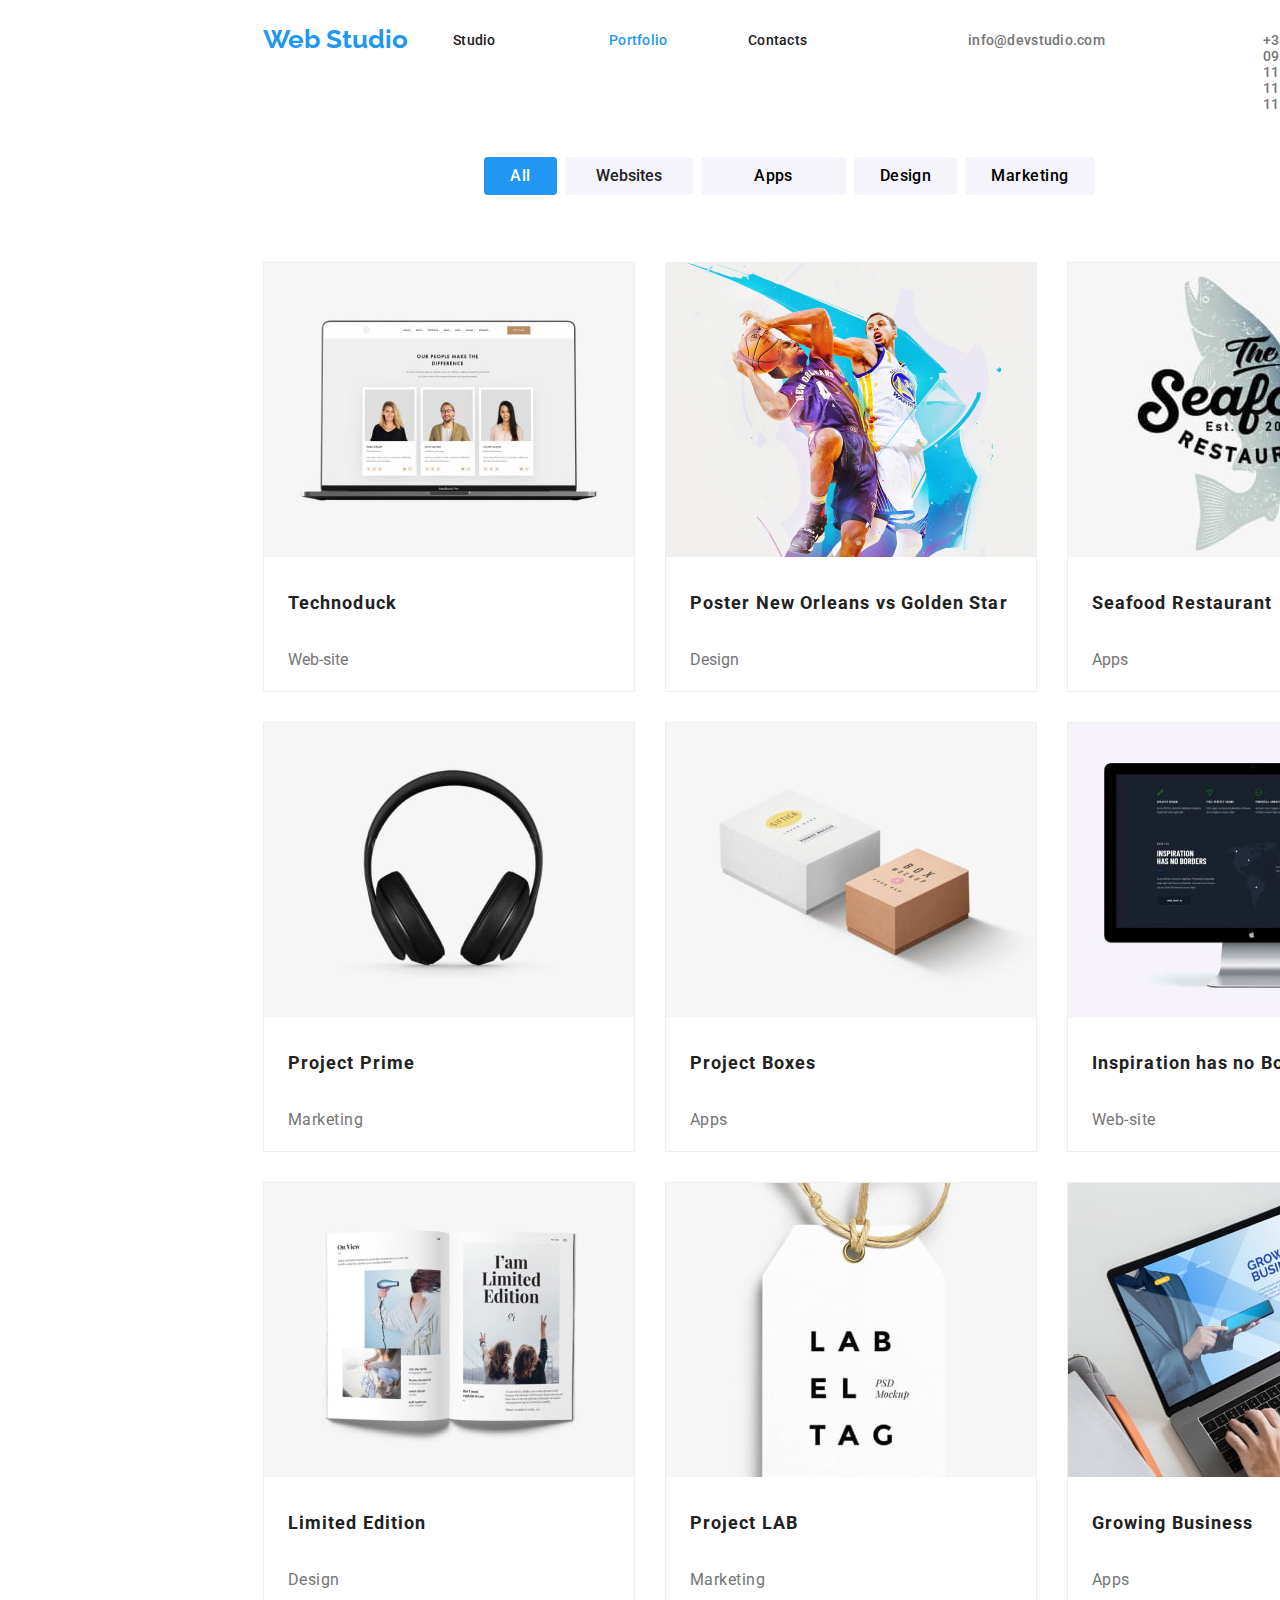
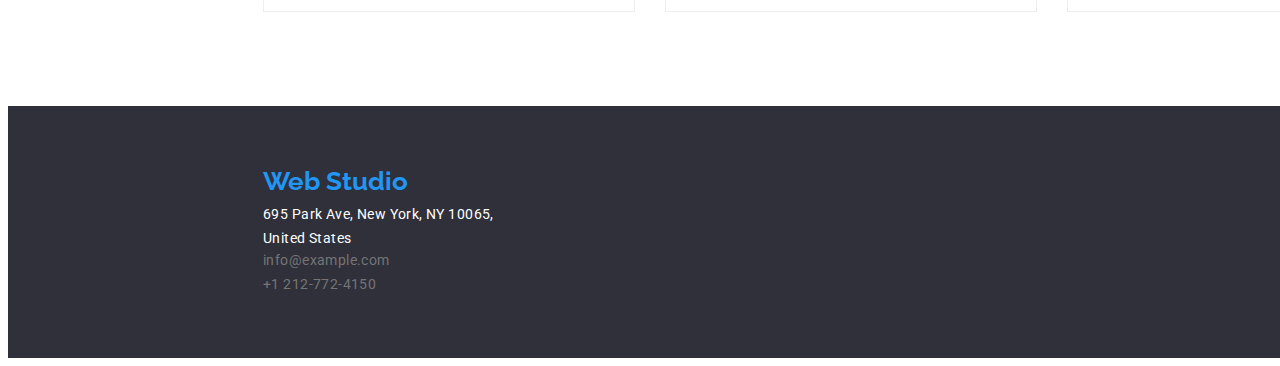
==== portfolio.html @ 6dbf5dda "second goit hw" ====
<!DOCTYPE html>
<html lang="en">
  <head>
    <meta charset="UTF-8" />
    <meta http-equiv="X-UA-Compatible" content="IE=edge" />
    <meta name="viewport" content="width=device-width, initial-scale=1.0" />
    <link rel="preconnect" href="https://fonts.googleapis.com" />
    <link rel="preconnect" href="https://fonts.gstatic.com" crossorigin />
    <link rel="stylesheet" href="css/style2.css" />
    <link
      href="https://fonts.googleapis.com/css2?family=Raleway:wght@700&family=Roboto:wght@400;500;700;900&display=swap"
      rel="stylesheet"
    />
    <title>Portfolio</title>
  </head>
  <body>
    <header>
      <div class="headline">
        <nav class="nav-bar">
          <ul class="nav-style">
            <li>
              <a class="web-studio-styling">Web Studio</a>
            </li>
            <li>
              <a class="studio-styling" href="./index.html">Studio</a>
            </li>
            <li>
              <a class="portfolio-nav-bar" href="./portfolio.html">Portfolio</a>
            </li>
            <li>
              <a class="portfolio-contacts">Contacts</a>
            </li>
          </ul>

          <ul class="contact-style">
            <li>
              <a class="e-mail-two" href="mailto:info@devstudio.com"
                >info@devstudio.com</a
              >
            </li>
            <li>
              <a class="phone-number" href="tel:+380961111111"
                >+38 096 111 11 11</a
              >
            </li>
          </ul>
        </nav>
      </div>
    </header>
    <nav class="portfolio-nav-bar">
      <ul class="button-group">
        <li>
          <button type="button" class="all-button">All</button>
        </li>
        <li>
          <button type="button" class="websites-button">Websites</button>
        </li>
        <li>
          <button type="button" class="apps-button">Apps</button>
        </li>
        <li>
          <button type="button" class="design-button">Design</button>
        </li>
        <li>
          <button type="button" class="marketing-button">Marketing</button>
        </li>
      </ul>
    </nav>
    <main>
      <section class="projects-section">
        <div>
          <ul class="projects-styling">
            <li>
              <img
                src="./images/technoduck.jpg"
                alt="computer screen"
                width="370"
                height="294"
              />
              <h4>Technoduck</h4>
              <p>Web-site</p>
            </li>
            <li>
              <img
                src="images/poster.jpg"
                alt="basketball poster"
                width="370"
                height="294"
              />
              <h4>Poster New Orleans vs Golden Star</h4>
              <p>Design</p>
            </li>
            <li>
              <img
                src="/images/seafood.jpg"
                alt="fish on a poster"
                width="370"
                height="294"
              />
              <h4>Seafood Restaurant</h4>
              <p>Apps</p>
            </li>
          </ul>

          <ul class="projects-row-two">
            <li>
              <img
                src="images/prime.jpg"
                alt="headphones on a white background"
                width="370"
                height="294"
              />
              <h4>Project Prime</h4>
              <p>Marketing</p>
            </li>
            <li>
              <img
                src="images/boxes.jpg"
                alt="two boxes on white background"
                width="370"
                height="294"
              />
              <h4>Project Boxes</h4>
              <p>Apps</p>
            </li>
            <li>
              <img
                src="images/borders.jpg"
                alt="computer with black screen"
                width="370"
                height="294"
              />
              <h4>Inspiration has no Borders</h4>
              <p>Web-site</p>
            </li>
          </ul>

          <ul class="projects-row-three">
            <li>
              <img
                src="images/edition.jpg"
                alt="magazine lying half open"
                width="370"
                height="294"
              />
              <h4>Limited Edition</h4>
              <p>Design</p>
            </li>
            <li>
              <img
                src="images/project.jpg"
                alt="product tag on white background"
                width="370"
                height="294"
              />
              <h4>Project LAB</h4>
              <p>Marketing</p>
            </li>
            <li>
              <img
                src="/images/growing.jpg"
                alt="hands on laptop keyboard"
                width="370"
                height="294"
              />
              <h4>Growing Business</h4>
              <p>Apps</p>
            </li>
          </ul>
        </div>
      </section>
    </main>
    <footer>
      <section class="footer-section">
        <div class="footer-container">
          <ul class="footer-list-style">
            <li><a href="/index.html" class="web-studio-footer">Web Studio</a></li>
            <li>
              <a
                href="https://www.google.com/maps/place/695+Park+Ave,+New+York,+NY+10065/@40.7688994,-73.9650256,17z/data=!3m1!4b1!4m5!3m4!1s0x89c258ebe8836e8f:0xa007c44e7c4aa0eb!8m2!3d40.7688994!4d-73.9650256"
                target="_blank" class="address-style"
                >695 Park Ave, New York, NY 10065, United States</a
              >
            </li>
            <li>
              <a class="email-number-two" href="mailto:info@example.com"
                >info@example.com</a
              >
            </li>
            <li>
              <a class="phone-number-two" href="tel:+12127724150"
                >+1 212-772-4150</a
              >
            </li>
          </ul>
        </div>
      </section>
    </footer>
  </body>
</html>
---- css/style2.css ----
:root {
  --accent-color: #2196f3;
  --accent-color-two: #212121;
  --secondary-color: #2f303a;
  --tertiary-color: #f5f4fa;
  --main-color: #e5e5e5;
  --title-color: #ffffff;
  --hover-color: #188ce8;
  --phone-color: #757575;
  --border-color: #eeeeee;
}

body {
  background-color: var(--title-color);
  font-family: "Roboto", "Raleway";
}

/* Portfolio Page Nav Bar Styling */

.button-group {
  margin-left: 0px;
}

.nav-style {
  list-style: none;
  width: 1600px;
}

.contact-style {
  list-style: none;
}

.web-studio-styling {
  color: var(--accent-color);
  position: absolute;
  width: 145px;
  height: 31px;
  margin-left: 215px;
  top: 24px;
  font-family: "Raleway";
  font-style: normal;
  font-weight: 700;
  font-size: 26px;
  line-height: 31px;
  text-decoration: none;
}

.web-studio-styling:hover {
  color: var(--hover-color);
}

.studio-styling {
  position: absolute;
  width: 42px;
  left: 453px;
  top: 32px;
  font-family: inherit;
  font-style: normal;
  font-weight: 500;
  font-size: 14px;
  line-height: 16px;
  letter-spacing: 0.02em;
  color: var(--accent-color-two);
  text-decoration: none;
}

.studio-styling:hover {
  color: var(--hover-color);
}

.portfolio-nav-bar {
  position: absolute;
  height: 16px;
  left: 552px;
  top: 32px;
  font-family: inherit;
  font-style: normal;
  font-weight: 500;
  font-size: 14px;
  line-height: 16px;
  letter-spacing: 0.02em;
  color: var(--accent-color);
  text-decoration: none;
  margin-left: 57px;
  cursor: pointer;
}

.portfolio-nav-bar:hover {
  color: var(--hover-color);
}

.portfolio-contacts {
  position: absolute;
  height: 16px;
  left: 679px;
  top: 32px;
  font-family: inherit;
  font-style: normal;
  font-weight: 500;
  font-size: 14px;
  line-height: 16px;
  letter-spacing: 0.02em;
  color: var(--accent-color-two);
  margin-left: 69px;
  cursor: pointer;
}

.portfolio-contacts:hover {
  color: var(--hover-color);
}

.e-mail-two {
  position: absolute;
  height: 16px;
  left: 968px;
  top: 32px;
  font-family: inherit;
  font-style: normal;
  font-weight: 500;
  font-size: 14px;
  line-height: 16px;
  letter-spacing: 0.02em;
  color: var(--phone-color);
  cursor: pointer;
  text-decoration: none;
}

.e-mail-two:hover {
  color: var(--accent-color);
}

.phone-number {
  position: absolute;
  top: 32px;
  font-family: inherit;
  font-style: normal;
  font-weight: 500;
  font-size: 14px;
  line-height: 16px;
  letter-spacing: 0.02em;
  top: 32px;
  font-family: inherit;
  font-style: normal;
  font-weight: 500;
  font-size: 14px;
  line-height: 16px;
  letter-spacing: 0.02em;
  text-decoration: none;
  color: var(--phone-color);
  left: 1263px;
}

.phone-number:hover {
  color: var(--hover-color);
}

/* Button Group Styling (Under Navbar) */

.button-group {
  list-style: none;
  display: flex;
  flex-direction: row;
  padding-top: 111px;
  margin-left: -165px;
}

.all-button,
.websites-button,
.apps-button,
.design-button,
.marketing-button {
  border-radius: 4px;
  height: 38px;
}

.all-button {
  width: 73px;
  margin-right: 8px;
  background-color: var(--accent-color);
  border: none;
  color: var(--title-color);
  left: 495px;
  border-radius: 4px;
  font-family: inherit;
  font-weight: 500;
  font-size: 16px;
  line-height: 26px;
  letter-spacing: 0.03em;
  text-align: center;
  left: 215px;
}

.websites-button {
  width: 128px;
  height: 38px;
  background-color: var(--tertiary-color);
  color: var(--accent-color-two);
  border: none;
  margin-right: 8px;
  left: 576px;
  border-radius: 4px;
  font-family: inherit;
  font-weight: 500;
  font-size: 16px;
  line-height: 26px;
  text-align: center;
}

.apps-button {
  width: 145px;
  height: 38px;
  left: 712px;
  background-color: var(--tertiary-color);
  border: none;
  margin-right: 8px;
  border-radius: 4px;
  font-family: inherit;
  font-weight: 500;
  font-size: 16px;
  line-height: 26px;
  text-align: center;
  letter-spacing: 0.03em;
}

.design-button {
  width: 103px;
  height: 38px;
  left: 865px;
  border-radius: 4px;
  background-color: var(--tertiary-color);
  margin-right: 8px;
  text-align: center;
  line-height: 26px;
  border: none;
  letter-spacing: 0.03em;
  font-family: inherit;
  font-weight: 500;
  font-size: 16px;
}

.marketing-button {
  width: 130px;
  height: 38px;
  left: 976px;
  border-radius: 4px;
  background-color: var(--tertiary-color);
  margin-right: 8px;
  text-align: center;
  line-height: 26px;
  font-weight: 500;
  font-size: 16px;
  font-family: inherit;
  letter-spacing: 0.03em;
  border: none;
}

.projects-styling {
  list-style: none;
  display: flex;
  flex-direction: row;
  font-family: inherit;
  margin-top: 262px;
  align-items: center;
  margin-left: 215px;
  margin-bottom: 30px;
}

.projects-styling p {
  font-family: inherit;
  font-style: normal;
  font-weight: 400;
  font-size: 16px;
  line-height: 30px;
  line-spacing: 0.03em;
  color: var(--phone-color);
  margin-left: 24px;
}

.projects-row-two p {
  font-family: inherit;
  font-style: normal;
  font-weight: 400;
  font-size: 16px;
  line-height: 30px;
  letter-spacing: 0.03em;
  color: var(--phone-color);
  margin-left: 24px;
}

.projects-row-three p {
  font-family: inherit;
  font-style: normal;
  font-weight: 400;
  font-size: 16px;
  line-height: 30px;
  letter-spacing: 0.03em;
  color: var(--phone-color);
  margin-left: 24px;
}

.projects-styling h4 {
  font-family: inherit;
  font-style: normal;
  font-weight: 700;
  font-size: 18px;
  line-height: 36px;
  letter-spacing: 0.06em;
  color: var(--accent-color-two);
  margin-left: 24px;
}

.projects-styling li,
.projects-row-two li,
.projects-row-three li {
  margin-right: 30px;
  box-sizing: border-box;
  border: 1px solid var(--border-color);
  background-color: var(--title-color);
}

.projects-row-two h4 {
  font-family: inherit;
  font-style: normal;
  font-weight: 700;
  font-size: 18px;
  line-height: 36px;
  letter-spacing: 0.06em;
  color: var(--accent-color-two);
  margin-left: 24px;
}

.projects-row-three h4 {
  font-family: inherit;
  font-style: normal;
  font-weight: 700;
  font-size: 18px;
  line-height: 36px;
  letter-spacing: 0.06em;
  color: var(--accent-color-two);
  margin-left: 24px;
}

.projects-row-two {
  list-style: none;
  display: flex;
  font-family: inherit;
  flex-direction: row;
  margin-left: 215px;
  margin-bottom: 30px;
}

.projects-row-three {
  list-style: none;
  display: flex;
  flex-direction: row;
  font-family: inherit;
  margin-left: 215px;
  margin-bottom: 94px;
}

.footer-container {
  width: 1600px;
  height: 252px;
  background-color: var(--secondary-color);
}

.footer-list-style {
  list-style: none;
}

.footer-list-style {
  padding-top: 60px;
  margin-left: 215px;
}

.web-studio-footer {
  font-family: "Raleway";
  font-style: normal;
  font-weight: 700;
  font-size: 26px;
  line-height: 31px;
  text-decoration: none;
  color: var(--accent-color);
  padding-bottom: 5px;
}

.address-style {
  width: 231px;
  height: 21px;
  font-style: normal;
  font-weight: 400;
  font-size: 14px;
  line-height: 24px;
  letter-spacing: 0.03em;
  color: var(--title-color);
  text-decoration: none;
  display: block;
  padding-top: 5px;
  padding-bottom: 15px;
  margin-bottom: 10px;
}

.address-style:hover {
  color: var(--hover-color);
}

.email-number-two {
  width: 231px;
  height: 21px;
  font-style: normal;
  font-family: inherit;
  font-weight: 400;
  font-size: 14px;
  line-height: 24px;
  letter-spacing: 0.03em;
  color: var(--phone-color);
  margin-top: 146px;
  text-decoration: none;
}

.email-number-two:hover {
  color: var(--hover-color);
}

.phone-number-two {
  font-style: normal;
  font-weight: 400;
  font-size: 14px;
  line-height: 24px;
  letter-spacing: 0.03em;
  color: var(--phone-color);
  padding-top: 5px;
  text-decoration: none;
}

.phone-number-two:hover {
  color: var(--hover-color);
}
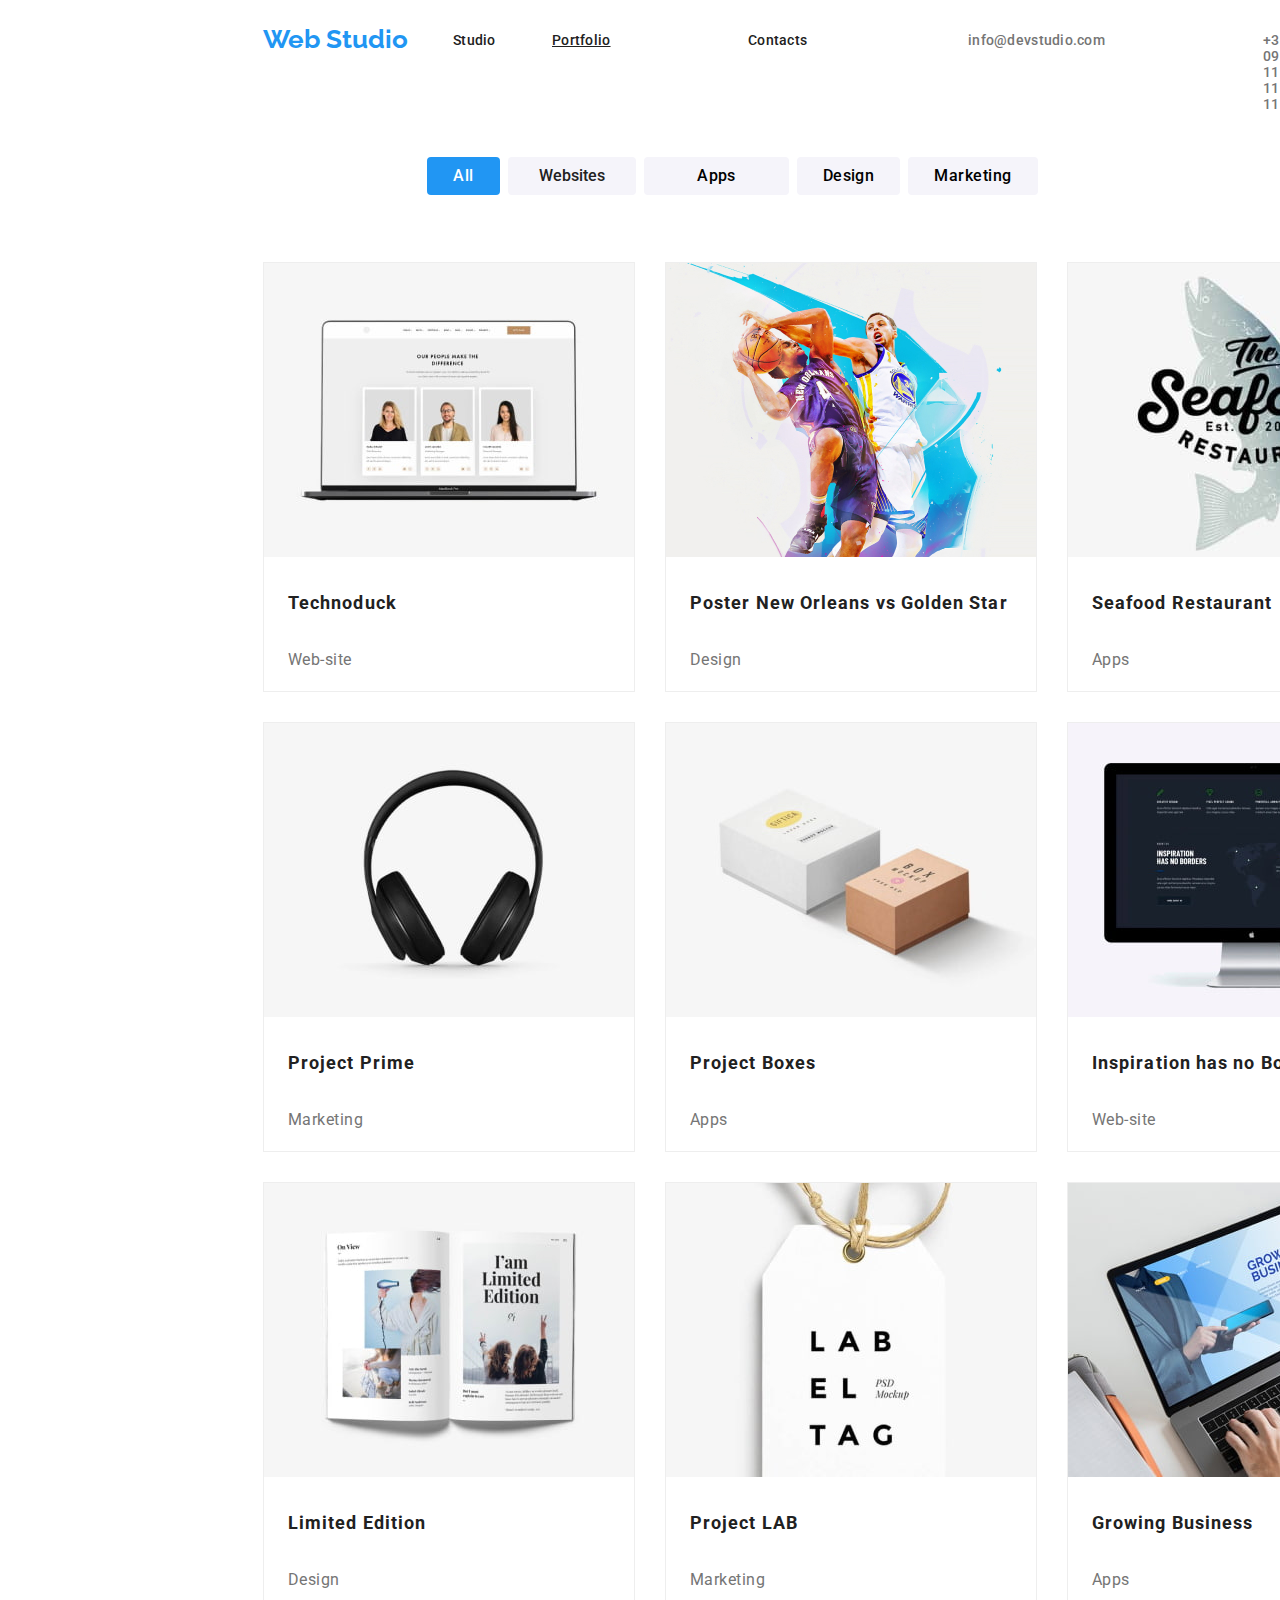
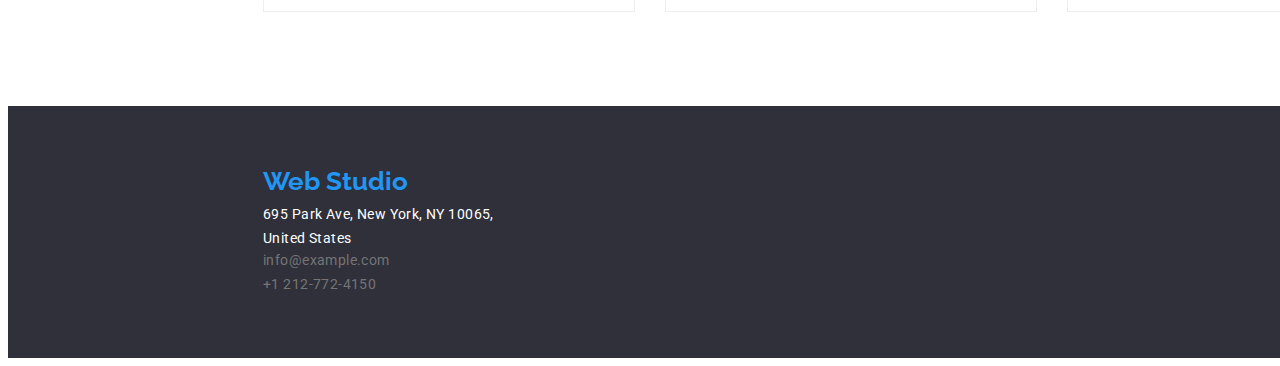
==== commit b1eb681a: "Second changes made to homework" ====
--- a/portfolio.html
+++ b/portfolio.html
@@ -6,11 +6,11 @@
     <meta name="viewport" content="width=device-width, initial-scale=1.0" />
     <link rel="preconnect" href="https://fonts.googleapis.com" />
     <link rel="preconnect" href="https://fonts.gstatic.com" crossorigin />
-    <link rel="stylesheet" href="css/style2.css" />
     <link
       href="https://fonts.googleapis.com/css2?family=Raleway:wght@700&family=Roboto:wght@400;500;700;900&display=swap"
       rel="stylesheet"
     />
+    <link rel="stylesheet" href="css/portfolio-sheet.css" />
     <title>Portfolio</title>
   </head>
   <body>
@@ -25,7 +25,7 @@
               <a class="studio-styling" href="./index.html">Studio</a>
             </li>
             <li>
-              <a class="portfolio-nav-bar" href="./portfolio.html">Portfolio</a>
+              <a class="portfolio-styling" href="./portfolio.html">Portfolio</a>
             </li>
             <li>
               <a class="portfolio-contacts">Contacts</a>
@@ -72,7 +72,7 @@
           <ul class="projects-styling">
             <li>
               <img
-                src="./images/technoduck.jpg"
+                src="./images/portfolio-img/technoduck.jpg"
                 alt="computer screen"
                 width="370"
                 height="294"
@@ -82,7 +82,7 @@
             </li>
             <li>
               <img
-                src="images/poster.jpg"
+                src="./images/portfolio-img/poster.jpg"
                 alt="basketball poster"
                 width="370"
                 height="294"
@@ -92,7 +92,7 @@
             </li>
             <li>
               <img
-                src="/images/seafood.jpg"
+                src="./images/portfolio-img/seafood.jpg"
                 alt="fish on a poster"
                 width="370"
                 height="294"
@@ -105,7 +105,7 @@
           <ul class="projects-row-two">
             <li>
               <img
-                src="images/prime.jpg"
+                src="./images/portfolio-img/prime.jpg"
                 alt="headphones on a white background"
                 width="370"
                 height="294"
@@ -115,7 +115,7 @@
             </li>
             <li>
               <img
-                src="images/boxes.jpg"
+                src="./images/portfolio-img/boxes.jpg"
                 alt="two boxes on white background"
                 width="370"
                 height="294"
@@ -125,7 +125,7 @@
             </li>
             <li>
               <img
-                src="images/borders.jpg"
+                src="./images/portfolio-img/borders.jpg"
                 alt="computer with black screen"
                 width="370"
                 height="294"
@@ -138,7 +138,7 @@
           <ul class="projects-row-three">
             <li>
               <img
-                src="images/edition.jpg"
+                src="./images/portfolio-img/edition.jpg"
                 alt="magazine lying half open"
                 width="370"
                 height="294"
@@ -148,7 +148,7 @@
             </li>
             <li>
               <img
-                src="images/project.jpg"
+                src="./images/portfolio-img/project.jpg"
                 alt="product tag on white background"
                 width="370"
                 height="294"
@@ -158,7 +158,7 @@
             </li>
             <li>
               <img
-                src="/images/growing.jpg"
+                src="./images/portfolio-img/growing.jpg"
                 alt="hands on laptop keyboard"
                 width="370"
                 height="294"
@@ -171,30 +171,31 @@
       </section>
     </main>
     <footer>
-      <section class="footer-section">
-        <div class="footer-container">
-          <ul class="footer-list-style">
-            <li><a href="/index.html" class="web-studio-footer">Web Studio</a></li>
-            <li>
-              <a
-                href="https://www.google.com/maps/place/695+Park+Ave,+New+York,+NY+10065/@40.7688994,-73.9650256,17z/data=!3m1!4b1!4m5!3m4!1s0x89c258ebe8836e8f:0xa007c44e7c4aa0eb!8m2!3d40.7688994!4d-73.9650256"
-                target="_blank" class="address-style"
-                >695 Park Ave, New York, NY 10065, United States</a
-              >
-            </li>
-            <li>
-              <a class="email-number-two" href="mailto:info@example.com"
-                >info@example.com</a
-              >
-            </li>
-            <li>
-              <a class="phone-number-two" href="tel:+12127724150"
-                >+1 212-772-4150</a
-              >
-            </li>
-          </ul>
-        </div>
-      </section>
+      <div class="footer-container">
+        <ul class="footer-list-style">
+          <li>
+            <a href="/index.html" class="web-studio-footer">Web Studio</a>
+          </li>
+          <li>
+            <a
+              href="https://goo.gl/maps/REGNRD1KdGquKfPa7"
+              target="_blank"
+              class="address-style"
+              >695 Park Ave, New York, NY 10065, United States</a
+            >
+          </li>
+          <li>
+            <a class="email-number-two" href="mailto:info@example.com"
+              >info@example.com</a
+            >
+          </li>
+          <li>
+            <a class="phone-number-two" href="tel:+12127724150"
+              >+1 212-772-4150</a
+            >
+          </li>
+        </ul>
+      </div>
     </footer>
   </body>
 </html>
--- a/css/portfolio-sheet.css
+++ b/css/portfolio-sheet.css
@@ -0,0 +1,453 @@
+:root {
+  --accent-color: #2196f3;
+  --primary-text-color: #212121;
+  --secondary-text-color: #757575;
+  --background-color-dark: #2f303a;
+  --background-color-light: #f5f4fa;
+  --main-color: #e5e5e5;
+  --title-secondary-color: #ffffff;
+  --hover-color: #188ce8;
+  --border-color: #eeeeee;
+}
+
+body {
+  background-color: var(--title-secondary-color);
+  font-family: "Roboto", "Raleway";
+}
+
+/* Portfolio Page Nav Bar Styling */
+
+.button-group {
+  margin-left: 0px;
+}
+
+.nav-style {
+  list-style: none;
+  width: 1600px;
+}
+
+.contact-style {
+  list-style: none;
+}
+
+.web-studio-styling {
+  color: var(--accent-color);
+  position: absolute;
+  width: 145px;
+  height: 31px;
+  margin-left: 215px;
+  top: 24px;
+  font-family: "Raleway";
+  font-style: normal;
+  font-weight: 700;
+  font-size: 26px;
+  line-height: 31px;
+  text-decoration: none;
+  cursor: pointer;
+}
+
+.web-studio-styling:hover {
+  color: var(--hover-color);
+}
+
+.studio-styling {
+  position: absolute;
+  width: 42px;
+  left: 453px;
+  top: 32px;
+  font-family: inherit;
+  font-style: normal;
+  font-weight: 500;
+  font-size: 14px;
+  line-height: 16px;
+  letter-spacing: 0.02em;
+  color: var(--primary-text-color);
+  text-decoration: none;
+  cursor: pointer;
+}
+
+.portfolio-styling {
+  position: absolute;
+  width: 58px;
+  height: 16px;
+  left: 552px;
+  top: 32px;
+  font-weight: 500;
+  font-size: 14px;
+  line-height: calc(16/14);
+  letter-spacing: 0.02em;
+  color: var(--primary-text-color);
+}
+.studio-styling:hover {
+  color: var(--hover-color);
+}
+
+.button-group {
+  position: absolute;
+  height: 16px;
+  left: 552px;
+  top: 32px;
+  font-family: inherit;
+  font-style: normal;
+  font-weight: 500;
+  font-size: 14px;
+  line-height: 16px;
+  letter-spacing: 0.02em;
+  color: var(--accent-color);
+  text-decoration: none;
+  margin-left: 57px;
+  cursor: pointer;
+}
+
+.button-group:hover {
+  color: var(--hover-color);
+}
+
+.portfolio-contacts {
+  position: absolute;
+  height: 16px;
+  left: 679px;
+  top: 32px;
+  font-family: inherit;
+  font-style: normal;
+  font-weight: 500;
+  font-size: 14px;
+  line-height: 16px;
+  letter-spacing: 0.02em;
+  color: var(--primary-text-color);
+  margin-left: 69px;
+  cursor: pointer;
+}
+
+.portfolio-contacts:hover {
+  color: var(--hover-color);
+}
+
+.e-mail-two {
+  position: absolute;
+  height: 16px;
+  left: 968px;
+  top: 32px;
+  font-family: inherit;
+  font-style: normal;
+  font-weight: 500;
+  font-size: 14px;
+  line-height: 16px;
+  letter-spacing: 0.02em;
+  color: var(--secondary-text-color);
+  cursor: pointer;
+  text-decoration: none;
+}
+
+.e-mail-two:hover {
+  color: var(--accent-color);
+}
+
+.phone-number {
+  position: absolute;
+  top: 32px;
+  font-family: inherit;
+  font-style: normal;
+  font-weight: 500;
+  font-size: 14px;
+  line-height: 16px;
+  letter-spacing: 0.02em;
+  top: 32px;
+  font-family: inherit;
+  font-style: normal;
+  font-weight: 500;
+  font-size: 14px;
+  line-height: 16px;
+  letter-spacing: 0.02em;
+  text-decoration: none;
+  color: var(--secondary-text-color);
+  left: 1263px;
+}
+
+.phone-number:hover {
+  color: var(--hover-color);
+}
+
+/* Button Group Styling (Under Navbar) */
+
+.button-group {
+  list-style: none;
+  display: flex;
+  flex-direction: row;
+  padding-top: 111px;
+  margin-left: -165px;
+}
+
+.all-button,
+.websites-button,
+.apps-button,
+.design-button,
+.marketing-button {
+  border-radius: 4px;
+  height: 38px;
+  cursor: pointer;
+}
+
+.all-button {
+  width: 73px;
+  margin-right: 8px;
+  background-color: var(--accent-color);
+  border: none;
+  color: var(--title-secondary-color);
+  left: 495px;
+  border-radius: 4px;
+  font-family: inherit;
+  font-weight: 500;
+  font-size: 16px;
+  line-height: 26px;
+  letter-spacing: 0.03em;
+  text-align: center;
+  left: 215px;
+}
+
+.websites-button {
+  width: 128px;
+  height: 38px;
+  background-color: var(--background-color-light);
+  color: var(--primary-text-color);
+  border: none;
+  margin-right: 8px;
+  left: 576px;
+  border-radius: 4px;
+  font-family: inherit;
+  font-weight: 500;
+  font-size: 16px;
+  line-height: 26px;
+  text-align: center;
+}
+
+.apps-button {
+  width: 145px;
+  height: 38px;
+  left: 712px;
+  background-color: var(--background-color-light);
+  border: none;
+  margin-right: 8px;
+  border-radius: 4px;
+  font-family: inherit;
+  font-weight: 500;
+  font-size: 16px;
+  line-height: 26px;
+  text-align: center;
+  letter-spacing: 0.03em;
+}
+
+.design-button {
+  width: 103px;
+  height: 38px;
+  left: 865px;
+  border-radius: 4px;
+  background-color: var(--background-color-light);
+  margin-right: 8px;
+  text-align: center;
+  line-height: 26px;
+  border: none;
+  letter-spacing: 0.03em;
+  font-family: inherit;
+  font-weight: 500;
+  font-size: 16px;
+}
+
+.marketing-button {
+  width: 130px;
+  height: 38px;
+  left: 976px;
+  border-radius: 4px;
+  background-color: var(--background-color-light);
+  margin-right: 8px;
+  text-align: center;
+  line-height: 26px;
+  font-weight: 500;
+  font-size: 16px;
+  font-family: inherit;
+  letter-spacing: 0.03em;
+  border: none;
+}
+
+.projects-styling {
+  list-style: none;
+  display: flex;
+  flex-direction: row;
+  font-family: inherit;
+  margin-top: 262px;
+  align-items: center;
+  margin-left: 215px;
+  margin-bottom: 30px;
+}
+
+.projects-styling p {
+  font-family: inherit;
+  font-style: normal;
+  font-weight: 400;
+  font-size: 16px;
+  line-height: 30px;
+  letter-spacing: 0.03em;
+  color: var(--secondary-text-color);
+  margin-left: 24px;
+}
+
+.projects-row-two p {
+  font-family: inherit;
+  font-style: normal;
+  font-weight: 400;
+  font-size: 16px;
+  line-height: 30px;
+  letter-spacing: 0.03em;
+  color: var(--secondary-text-color);
+  margin-left: 24px;
+}
+
+.projects-row-three p {
+  font-family: inherit;
+  font-style: normal;
+  font-weight: 400;
+  font-size: 16px;
+  line-height: 30px;
+  letter-spacing: 0.03em;
+  color: var(--secondary-text-color);
+  margin-left: 24px;
+}
+
+.projects-styling h4 {
+  font-family: inherit;
+  font-style: normal;
+  font-weight: 700;
+  font-size: 18px;
+  line-height: 36px;
+  letter-spacing: 0.06em;
+  color: var(--primary-text-color);
+  margin-left: 24px;
+}
+
+.projects-styling li,
+.projects-row-two li,
+.projects-row-three li {
+  margin-right: 30px;
+  box-sizing: border-box;
+  border: 1px solid var(--border-color);
+  background-color: var(--title-secondary-color);
+}
+
+.projects-row-two h4 {
+  font-family: inherit;
+  font-style: normal;
+  font-weight: 700;
+  font-size: 18px;
+  line-height: 36px;
+  letter-spacing: 0.06em;
+  color: var(--primary-text-color);
+  margin-left: 24px;
+}
+
+.projects-row-three h4 {
+  font-family: inherit;
+  font-style: normal;
+  font-weight: 700;
+  font-size: 18px;
+  line-height: 36px;
+  letter-spacing: 0.06em;
+  color: var(--primary-text-color);
+  margin-left: 24px;
+}
+
+.projects-row-two {
+  list-style: none;
+  display: flex;
+  font-family: inherit;
+  flex-direction: row;
+  margin-left: 215px;
+  margin-bottom: 30px;
+}
+
+.projects-row-three {
+  list-style: none;
+  display: flex;
+  flex-direction: row;
+  font-family: inherit;
+  margin-left: 215px;
+  margin-bottom: 94px;
+}
+
+.footer-container {
+  width: 1600px;
+  height: 252px;
+  background-color: var(--background-color-dark);
+}
+
+.footer-list-style {
+  list-style: none;
+}
+
+.footer-list-style {
+  padding-top: 60px;
+  margin-left: 215px;
+}
+
+.web-studio-footer {
+  font-family: "Raleway";
+  font-style: normal;
+  font-weight: 700;
+  font-size: 26px;
+  line-height: 31px;
+  text-decoration: none;
+  color: var(--accent-color);
+  padding-bottom: 5px;
+}
+
+.address-style {
+  width: 231px;
+  height: 21px;
+  font-style: normal;
+  font-weight: 400;
+  font-size: 14px;
+  line-height: 24px;
+  letter-spacing: 0.03em;
+  color: var(--title-secondary-color);
+  text-decoration: none;
+  display: block;
+  padding-top: 5px;
+  padding-bottom: 15px;
+  margin-bottom: 10px;
+}
+
+.address-style:hover {
+  color: var(--hover-color);
+}
+
+.email-number-two {
+  width: 231px;
+  height: 21px;
+  font-style: normal;
+  font-family: inherit;
+  font-weight: 400;
+  font-size: 14px;
+  line-height: 24px;
+  letter-spacing: 0.03em;
+  color: var(--secondary-text-color);
+  margin-top: 146px;
+  text-decoration: none;
+}
+
+.email-number-two:hover {
+  color: var(--hover-color);
+}
+
+.phone-number-two {
+  font-style: normal;
+  font-weight: 400;
+  font-size: 14px;
+  line-height: 24px;
+  letter-spacing: 0.03em;
+  color: var(--secondary-text-color);
+  padding-top: 5px;
+  text-decoration: none;
+}
+
+.phone-number-two:hover {
+  color: var(--hover-color);
+}
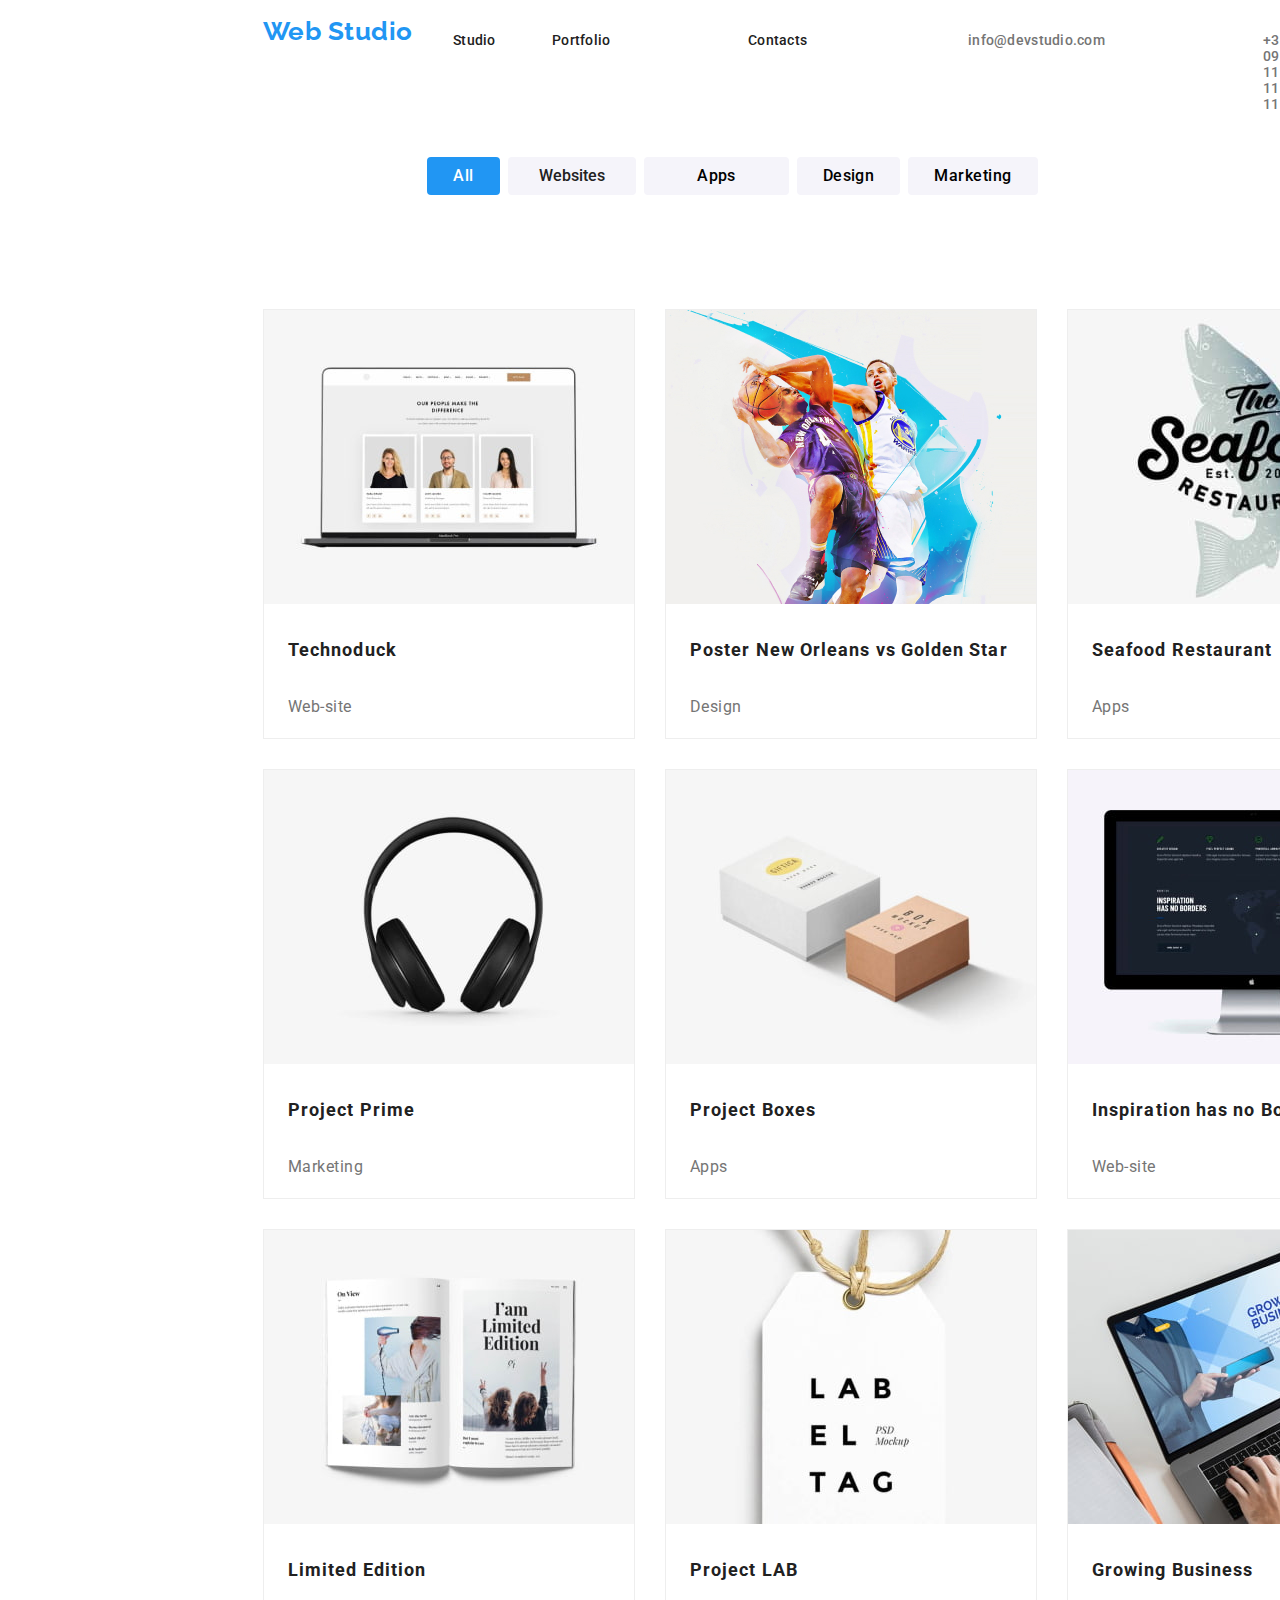
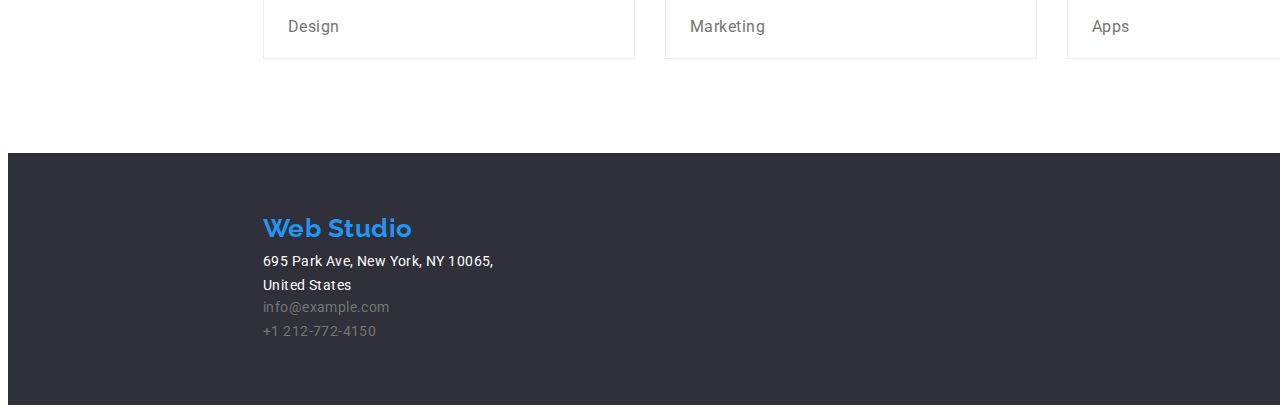
==== commit d4013039: "Third changes made" ====
--- a/portfolio.html
+++ b/portfolio.html
@@ -10,7 +10,7 @@
       href="https://fonts.googleapis.com/css2?family=Raleway:wght@700&family=Roboto:wght@400;500;700;900&display=swap"
       rel="stylesheet"
     />
-    <link rel="stylesheet" href="css/portfolio-sheet.css" />
+    <link rel="stylesheet" href="./css/style.css" />
     <title>Portfolio</title>
   </head>
   <body>
--- a/css/style.css
+++ b/css/style.css
@@ -0,0 +1,1062 @@
+:root {
+  --accent-color: #2196f3;
+  --primary-text-color: #212121;
+  --secondary-text-color: #757575;
+  --background-color-dark: #2f303a;
+  --background-color-light: #f5f4fa;
+  --main-color: #e5e5e5;
+  --title-secondary-color: #ffffff;
+  --hover-color: #188ce8;
+  --border-color: #eeeeee;
+}
+
+body {
+  font-family: "Roboto", "Raleway";
+  font-style: normal;
+  font-weight: 500; 
+  letter-spacing: 0.03em;
+  
+
+}
+
+a {
+  text-decoration: none; 
+  
+}
+
+ul {
+  list-style: none; 
+}
+
+.logo { 
+  font-family: 'Raleway'; 
+  font-style: normal; 
+  font-weight: 700;
+  font-size: 26px; 
+  line-height: calc(31/26);
+  color: var(--accent-color);
+
+}
+
+.nav-link {
+  font-style: normal;
+  font-weight: 500;
+  line-height: calc(16/14);
+  letter-spacing: 0.02em;
+  color: var(--primary-text-color);
+
+}
+
+.nav-link:hover, .nav-link:focus {
+  color: var(--accent-color);
+}
+
+.nav-link {
+  color: var(--accent-color);
+}
+
+.header-contact {
+  font-size: 14px; 
+  line-height: calc(16/14); 
+  letter-spacing: 0.02em; 
+  color: var(--secondary-text-color);
+}
+
+.header-contact:hover, .header-contact:focus {
+  color: var(--accent-color);
+}
+
+/* WHAT WE DO AND OUR TEAM STYLING */
+div > h2 {
+
+font-weight: 700;
+font-size: 36px;
+line-height: calc(42/36);
+text-align: center;
+letter-spacing: 0.03em;
+}
+/* HERO */
+.hero-section {
+  background-color: var(--background-color-dark);
+}
+
+.hero-title {
+font-weight: 900;
+font-size: 44px;
+line-height: calc(60/44);
+text-align: center;
+letter-spacing: 0.06em;
+text-transform: uppercase;
+color: var(--title-secondary-color);
+}
+
+.hero-button {
+font-family: 'Roboto';
+font-style: normal;
+font-weight: 700;
+font-size: 16px;
+line-height: calc(30/16);
+display: flex;
+align-items: center;
+text-align: center;
+letter-spacing: 0.06em;
+color: var(--title-secondary-color);
+background-color: var(--accent-color);
+cursor: pointer; 
+}
+
+.hero-button:hover, 
+.hero-button:focus {
+color: var(--secondary-text-color);
+background-color: var(--hover-color);
+}
+
+/*SKILLS*/
+.skills-item-title {
+font-weight: 700;
+font-size: 14px;
+line-height: calc(16/14);
+text-transform: uppercase;
+color: var(--primary-text-color);
+}
+
+.skills-item-text {
+font-weight: 400;
+font-size: 14px;
+line-height: calc(24/14);
+color: var(--secondary-text-color);
+}
+
+.team-member-name {
+font-weight: 500;
+font-size: 16px;
+line-height: calc(19/16);
+letter-spacing: 0.03em;
+color: var(--primary-text-color);
+
+}
+
+.team-member-position { 
+font-weight: 400;
+font-size: 16px;
+line-height: calc(19/16);
+letter-spacing: 0.03em;
+color: var(--secondary-text-color);
+}
+
+/*FOOTER*/
+.footer-contact {
+  font-style: normal;
+  font-weight: 400;
+  font-size: 14px;
+  line-height: 24px;
+  letter-spacing: 0.03em;
+  color: #fff;
+  opacity: 0.6; 
+  text-decoration: none;
+  
+}
+.footer-address {
+  font-style:normal
+}
+
+.footer-contact:hover, .footer-contact:focus {
+  color: rgba(var(--main-color), 0.2);
+}
+
+.footer-address-link {
+  font-family: inherit;
+  font-style: normal;
+  font-weight: 400;
+  font-size: 14px;
+  line-height: 24px;
+  letter-spacing: 0.03em;
+  text-decoration: none;
+  color: var(--title-secondary-color);
+  display: block;
+}
+
+.footer-address-link:hover {
+  color: var(--secondary-text-color);
+}
+.footer-section-styling {
+  background-color: var(--background-color-dark);
+  height: 252px;
+}
+/* Header CSS */
+/*
+.header-style {
+  list-style: none;
+  margin-bottom: 32px;
+}
+
+.info-style {
+  list-style: none;
+}
+
+.studio {
+  font-family: inherit;
+  position: absolute;
+  width: 42px;
+  height: 16px;
+  left: 457px;
+  top: 32px;
+  margin-bottom: 25px;
+  font-weight: 500;
+  font-size: 14px;
+  line-height: 16px;
+  letter-spacing: 0.02em;
+  color: var(--accent-color);
+  text-decoration: none;
+}
+
+.studio:hover {
+  text-decoration: underline;
+  text-decoration-color: var(--hover-color);
+}
+
+.portfolio {
+  font-family: inherit;
+  position: absolute;
+  width: 58px;
+  height: 16px;
+  left: 552px;
+  top: 32px;
+  font-style: normal;
+  font-weight: 500;
+  font-size: 14px;
+  line-height: 16px;
+  letter-spacing: 0.02em;
+  color: var(--primary-text-color);
+  text-decoration: none;
+  cursor: pointer;
+}
+
+.portfolio:hover {
+  text-decoration: underline;
+  text-decoration-color: var(--accent-color);
+}
+
+.contacts {
+  position: absolute;
+  width: 59px;
+  height: 16px;
+  left: 679px;
+  top: 32px;
+  font-style: normal;
+  font-family: inherit;
+  font-weight: 500;
+  font-size: 14px;
+  line-height: 16px;
+  letter-spacing: 0.02em;
+  color: var(--primary-text-color);
+  cursor: pointer;
+  text-decoration: none;
+}
+
+.contacts:hover {
+  text-decoration: underline;
+  text-decoration-color: var(--primary-text-color);
+}
+
+.web-studio {
+  font-family: Raleway;
+  color: var(--accent-color);
+  font-style: normal;
+  font-weight: 700;
+  font-size: 26px;
+  line-height: 31px;
+  width: 145px;
+  height: 31px;
+  margin-left: 215px;
+  margin-top: 25px;
+  text-decoration: none;
+  display: block;
+}
+
+.web-studio:hover {
+  text-decoration: underline;
+  text-decoration-color: var(--accent-color);
+}
+
+.e-mail {
+  position: absolute;
+  width: 135px;
+  height: 16px;
+  left: 1078px;
+  top: 32px;
+  font-family: inherit;
+  font-style: normal;
+  font-weight: 500;
+  font-size: 14px;
+  line-height: 16px;
+  letter-spacing: 0.02em;
+  color: var(--accent-color);
+  cursor: pointer;
+  text-decoration: none;
+}
+
+.e-mail:hover {
+  text-decoration: underline;
+  text-decoration-color: var(--accent-color);
+}
+
+.phone-number {
+  position: absolute;
+  width: 122px;
+  height: 16px;
+  left: 1263px;
+  top: 32px;
+  font-style: normal;
+  font-weight: 500;
+  font-size: 14px;
+  line-height: 16px;
+  letter-spacing: 0.02em;
+  font-family: inherit;
+  color: var(--secondary-text-color);
+  cursor: pointer;
+  text-decoration: none;
+}
+
+.phone-number:hover {
+  text-decoration: underline;
+  text-decoration-color: var(--accent-color);
+}
+*/
+
+/* Main Section Styling */
+/*
+.service-section {
+  background-color: var(--background-color-dark);
+  width: 1600px;
+  height: 600px;
+}
+
+.service-section h1 {
+  color: var(--title-secondary-color);
+  text-align: center;
+  text-transform: uppercase;
+  font-weight: 900;
+  font-size: 44px;
+  line-height: 60px;
+}
+
+.style-banner {
+  position: absolute;
+  left: 452px;
+  top: 280px;
+  width: 696px;
+  letter-spacing: 0.06em;
+}
+
+.button-style {
+  background-color: var(--accent-color);
+  color: var(--title-secondary-color);
+  border-radius: 4px;
+  position: absolute;
+  width: 200px;
+  height: 50px;
+  left: 700px;
+  top: 430px;
+  margin-top: 30px;
+  padding: 10 19 10 20px;
+  cursor: pointer;
+}
+
+.button-style:hover {
+  background-color: var(--hover-color);
+}
+*/
+/* Skills Section Styling */
+
+/*
+.skills-section {
+  background-color: var(--title-secondary-color);
+}
+.skills-styling {
+  list-style: none;
+  display: flex;
+  flex-direction: row;
+}
+
+.skills-styling h3 {
+  font-family: inherit;
+  font-weight: 700;
+  font-size: 14px;
+  line-height: 16px;
+  letter-spacing: 0.03em;
+  text-transform: uppercase;
+  margin-top: 94px;
+  height: 15.05px;
+  color: var(--primary-text-color);
+}
+
+.skills-styling h3 p {
+  margin-right: 30px;
+  width: 270px;
+  height: 70.54px;
+}
+
+.skills-styling p {
+  font-family: inherit;
+  font-style: normal;
+  font-weight: 400;
+  font-size: 14px;
+  line-height: 24px;
+  letter-spacing: 0.03em;
+  color: var(--secondary-text-color);
+}
+*/
+
+/* Business Section Styling*/
+/*
+.business-container {
+  margin-top: 100px;
+  background-color: var(--title-secondary-color);
+}
+
+.business-title {
+  margin: auto;
+  margin-bottom: 50px;
+  font-style: normal;
+  font-weight: 700;
+  font-size: 36px;
+  line-height: 42px;
+  text-align: center;
+  letter-spacing: 0.03em;
+  font-family: inherit;
+  color: var(--primary-text-color);
+}
+
+.business-list-style {
+  list-style: none;
+  display: flex;
+  flex-direction: row;
+}
+
+.business-list-style li {
+  margin: auto;
+}
+*/
+/* Our Team Section Styling */
+/*
+.team-section {
+  background-color: var(--background-color-light);
+  font-size: 0;
+}
+
+.team-container {
+  background-color: var(--background-color-light);
+  height: 655px;
+}
+
+.team-container p {
+  margin-bottom: 94px;
+}
+
+.team-title {
+  padding-top: 94px;
+}
+.team-section h2 {
+  text-align: center;
+  margin-top: 100px;
+  font-style: normal;
+  font-weight: 700;
+  font-size: 36px;
+  line-height: 42px;
+  letter-spacing: 0.03em;
+  color: var(--primary-text-color);
+}
+
+.team-section h3 {
+  font-weight: 500;
+  font-size: 16px;
+  line-height: 19px;
+  text-align: center;
+  letter-spacing: 0.03em;
+}
+
+.team-section p {
+  font-family: inherit;
+  font-style: normal;
+  font-weight: 400;
+  font-size: 16px;
+  line-height: 19px;
+  color: var(--secondary-text-color);
+  text-align: center;
+}
+.team-section li {
+  margin-right: 30px;
+  margin: auto;
+}
+
+.team-list {
+  margin-bottom: 50px;
+  list-style: none;
+  display: flex;
+  flex-direction: row;
+}
+
+.product-designer-item {
+  box-shadow: 0px 1px 3px rgba(0, 0, 0, 0.12), 0px 1px 1px rgba(0, 0, 0, 0.14),
+    0px 2px 1px rgba(0, 0, 0, 0.2);
+  border-radius: 0px 0px 4px 4px;
+  background-color: var(--title-secondary-color);
+}
+
+.front-end-developer-item {
+  box-shadow: 0px 1px 3px rgba(0, 0, 0, 0.12), 0px 1px 1px rgba(0, 0, 0, 0.14),
+    0px 2px 1px rgba(0, 0, 0, 0.2);
+  border-radius: 0px 0px 4px 4px;
+  background-color: var(--title-secondary-color);
+}
+
+.marketing-item {
+  box-shadow: 0px 1px 3px rgba(0, 0, 0, 0.12), 0px 1px 1px rgba(0, 0, 0, 0.14),
+    0px 2px 1px rgba(0, 0, 0, 0.2);
+  border-radius: 0px 0px 4px 4px;
+  background-color: var(--title-secondary-color);
+}
+
+.ui-designer-item {
+  box-shadow: 0px 1px 3px rgba(0, 0, 0, 0.12), 0px 1px 1px rgba(0, 0, 0, 0.14),
+    0px 2px 1px rgba(0, 0, 0, 0.2);
+  border-radius: 0px 0px 4px 4px;
+  background-color: var(--title-secondary-color);
+}
+*/
+/* Footer Section CSS*/
+/*
+.footer-container{
+  background-color: var(--background-color-dark);
+  height: 252px;
+}
+
+.business-details-style {
+  list-style: none;
+  display: flex;
+  flex-direction: column;
+}
+
+.business-details-style,
+li > a {
+  margin-top: 0;
+}
+
+
+.footer-section-styling > a {
+  margin-top: 0px;
+  margin-left: 215px;
+  display: block;
+}
+
+.footer-studio {
+  width: 145px;
+  height: 31px;
+  top: 2157px;
+  font-family: "Raleway";
+  font-style: normal;
+  font-weight: 700;
+  font-size: 26px;
+  line-height: 31px;
+  color: var(--accent-color);
+  text-decoration: none;
+  padding-top: 60px;
+  padding-bottom: 9px;
+}
+
+.address-style {
+  font-family: inherit;
+  font-style: normal;
+  font-weight: 400;
+  font-size: 14px;
+  line-height: 24px;
+  letter-spacing: 0.03em;
+  text-decoration: none;
+  color: var(--title-secondary-color);
+  display: block;
+  width: 231px;
+  margin-left: 215px;
+}
+
+.address-style:hover {
+  color: var(--secondary-text-color);
+}
+
+.footer-contact {
+  font-style: normal;
+  font-weight: 400;
+  font-size: 14px;
+  line-height: 24px;
+  letter-spacing: 0.03em;
+  color: var(--secondary-text-color);
+  text-decoration: none;
+  margin-left: calc(215px - 40px);
+}
+.email-number-two {
+  font-style: normal;
+  font-weight: 400;
+  font-size: 14px;
+  line-height: 24px;
+  letter-spacing: 0.03em;
+  color: var(--secondary-text-color);
+  text-decoration: none;
+  margin-left: calc(215px - 40px);
+}
+
+.phone-number-two {
+  .footer-contact {
+  font-style: normal;
+  font-weight: 400;
+  font-size: 14px;
+  line-height: 24px;
+  letter-spacing: 0.03em;
+  color: var(--secondary-text-color);
+  text-decoration: none;
+  margin-left: calc(215px - 40px);
+}
+
+.email-number-two:hover, .email-number-two:focus {
+  color: rgba(var(--main-color), 0.2);
+}
+
+.phone-number-two:hover, .phone-number-two:focus {
+  color: rgba(var(--main-color), 0.2);
+}
+/*
+
+/* Portfolio Page Nav Bar Styling */
+
+.button-group {
+  margin-left: 0px;
+}
+
+.nav-style {
+  list-style: none;
+  width: 1600px;
+}
+
+.contact-style {
+  list-style: none;
+}
+
+.web-studio-styling {
+  color: var(--accent-color);
+  width: 145px;
+  height: 31px;
+  margin-left: 215px;
+  top: 24px;
+  font-family: "Raleway";
+  font-style: normal;
+  font-weight: 700;
+  font-size: 26px;
+  line-height: 31px;
+  text-decoration: none;
+  cursor: pointer;
+}
+
+.web-studio-styling:hover {
+  color: var(--hover-color);
+}
+
+.studio-styling {
+  position: absolute;
+  width: 42px;
+  left: 453px;
+  top: 32px;
+  font-family: inherit;
+  font-style: normal;
+  font-weight: 500;
+  font-size: 14px;
+  line-height: 16px;
+  letter-spacing: 0.02em;
+  color: var(--primary-text-color);
+  text-decoration: none;
+  cursor: pointer;
+}
+
+.portfolio-styling {
+  position: absolute;
+  width: 58px;
+  height: 16px;
+  left: 552px;
+  top: 32px;
+  font-weight: 500;
+  font-size: 14px;
+  line-height: calc(16/14);
+  letter-spacing: 0.02em;
+  color: var(--primary-text-color);
+}
+.studio-styling:hover {
+  color: var(--hover-color);
+}
+
+.button-group {
+  position: absolute;
+  height: 16px;
+  left: 552px;
+  top: 32px;
+  font-family: inherit;
+  font-style: normal;
+  font-weight: 500;
+  font-size: 14px;
+  line-height: 16px;
+  letter-spacing: 0.02em;
+  color: var(--accent-color);
+  text-decoration: none;
+  margin-left: 57px;
+  cursor: pointer;
+}
+
+.button-group:hover {
+  color: var(--hover-color);
+}
+
+.portfolio-contacts {
+  position: absolute;
+  height: 16px;
+  left: 679px;
+  top: 32px;
+  font-family: inherit;
+  font-style: normal;
+  font-weight: 500;
+  font-size: 14px;
+  line-height: 16px;
+  letter-spacing: 0.02em;
+  color: var(--primary-text-color);
+  margin-left: 69px;
+  cursor: pointer;
+}
+
+.portfolio-contacts:hover {
+  color: var(--hover-color);
+}
+
+.e-mail-two {
+  position: absolute;
+  height: 16px;
+  left: 968px;
+  top: 32px;
+  font-family: inherit;
+  font-style: normal;
+  font-weight: 500;
+  font-size: 14px;
+  line-height: 16px;
+  letter-spacing: 0.02em;
+  color: var(--secondary-text-color);
+  cursor: pointer;
+  text-decoration: none;
+}
+
+.e-mail-two:hover {
+  color: var(--accent-color);
+}
+
+.phone-number {
+  position: absolute;
+  top: 32px;
+  font-family: inherit;
+  font-style: normal;
+  font-weight: 500;
+  font-size: 14px;
+  line-height: 16px;
+  letter-spacing: 0.02em;
+  top: 32px;
+  font-family: inherit;
+  font-style: normal;
+  font-weight: 500;
+  font-size: 14px;
+  line-height: 16px;
+  letter-spacing: 0.02em;
+  text-decoration: none;
+  color: var(--secondary-text-color);
+  left: 1263px;
+}
+
+.phone-number:hover {
+  color: var(--hover-color);
+}
+
+/* Button Group Styling (Under Navbar) */
+
+.button-group {
+  list-style: none;
+  display: flex;
+  flex-direction: row;
+  padding-top: 111px;
+  margin-left: -165px;
+}
+
+.all-button,
+.websites-button,
+.apps-button,
+.design-button,
+.marketing-button {
+  border-radius: 4px;
+  height: 38px;
+  cursor: pointer;
+}
+
+.all-button {
+  width: 73px;
+  margin-right: 8px;
+  background-color: var(--accent-color);
+  border: none;
+  color: var(--title-secondary-color);
+  left: 495px;
+  border-radius: 4px;
+  font-family: inherit;
+  font-weight: 500;
+  font-size: 16px;
+  line-height: 26px;
+  letter-spacing: 0.03em;
+  text-align: center;
+  left: 215px;
+}
+
+.websites-button {
+  width: 128px;
+  height: 38px;
+  background-color: var(--background-color-light);
+  color: var(--primary-text-color);
+  border: none;
+  margin-right: 8px;
+  left: 576px;
+  border-radius: 4px;
+  font-family: inherit;
+  font-weight: 500;
+  font-size: 16px;
+  line-height: 26px;
+  text-align: center;
+}
+
+.apps-button {
+  width: 145px;
+  height: 38px;
+  left: 712px;
+  background-color: var(--background-color-light);
+  border: none;
+  margin-right: 8px;
+  border-radius: 4px;
+  font-family: inherit;
+  font-weight: 500;
+  font-size: 16px;
+  line-height: 26px;
+  text-align: center;
+  letter-spacing: 0.03em;
+}
+
+.design-button {
+  width: 103px;
+  height: 38px;
+  left: 865px;
+  border-radius: 4px;
+  background-color: var(--background-color-light);
+  margin-right: 8px;
+  text-align: center;
+  line-height: 26px;
+  border: none;
+  letter-spacing: 0.03em;
+  font-family: inherit;
+  font-weight: 500;
+  font-size: 16px;
+}
+
+.marketing-button {
+  width: 130px;
+  height: 38px;
+  left: 976px;
+  border-radius: 4px;
+  background-color: var(--background-color-light);
+  margin-right: 8px;
+  text-align: center;
+  line-height: 26px;
+  font-weight: 500;
+  font-size: 16px;
+  font-family: inherit;
+  letter-spacing: 0.03em;
+  border: none;
+}
+
+.projects-styling {
+  list-style: none;
+  display: flex;
+  flex-direction: row;
+  font-family: inherit;
+  margin-top: 262px;
+  align-items: center;
+  margin-left: 215px;
+  margin-bottom: 30px;
+}
+
+.projects-styling p {
+  font-family: inherit;
+  font-style: normal;
+  font-weight: 400;
+  font-size: 16px;
+  line-height: 30px;
+  letter-spacing: 0.03em;
+  color: var(--secondary-text-color);
+  margin-left: 24px;
+}
+
+.projects-row-two p {
+  font-family: inherit;
+  font-style: normal;
+  font-weight: 400;
+  font-size: 16px;
+  line-height: 30px;
+  letter-spacing: 0.03em;
+  color: var(--secondary-text-color);
+  margin-left: 24px;
+}
+
+.projects-row-three p {
+  font-family: inherit;
+  font-style: normal;
+  font-weight: 400;
+  font-size: 16px;
+  line-height: 30px;
+  letter-spacing: 0.03em;
+  color: var(--secondary-text-color);
+  margin-left: 24px;
+}
+
+.projects-styling h4 {
+  font-family: inherit;
+  font-style: normal;
+  font-weight: 700;
+  font-size: 18px;
+  line-height: 36px;
+  letter-spacing: 0.06em;
+  color: var(--primary-text-color);
+  margin-left: 24px;
+}
+
+.projects-styling li,
+.projects-row-two li,
+.projects-row-three li {
+  margin-right: 30px;
+  box-sizing: border-box;
+  border: 1px solid var(--border-color);
+  background-color: var(--title-secondary-color);
+}
+
+.projects-row-two h4 {
+  font-family: inherit;
+  font-style: normal;
+  font-weight: 700;
+  font-size: 18px;
+  line-height: 36px;
+  letter-spacing: 0.06em;
+  color: var(--primary-text-color);
+  margin-left: 24px;
+}
+
+.projects-row-three h4 {
+  font-family: inherit;
+  font-style: normal;
+  font-weight: 700;
+  font-size: 18px;
+  line-height: 36px;
+  letter-spacing: 0.06em;
+  color: var(--primary-text-color);
+  margin-left: 24px;
+}
+
+.projects-row-two {
+  list-style: none;
+  display: flex;
+  font-family: inherit;
+  flex-direction: row;
+  margin-left: 215px;
+  margin-bottom: 30px;
+}
+
+.projects-row-three {
+  list-style: none;
+  display: flex;
+  flex-direction: row;
+  font-family: inherit;
+  margin-left: 215px;
+  margin-bottom: 94px;
+}
+
+.footer-container {
+  width: 1600px;
+  height: 252px;
+  background-color: var(--background-color-dark);
+}
+
+.footer-list-style {
+  list-style: none;
+}
+
+.footer-list-style {
+  padding-top: 60px;
+  margin-left: 215px;
+}
+
+.web-studio-footer {
+  font-family: "Raleway";
+  font-style: normal;
+  font-weight: 700;
+  font-size: 26px;
+  line-height: 31px;
+  text-decoration: none;
+  color: var(--accent-color);
+  padding-bottom: 5px;
+}
+
+.address-style {
+  width: 231px;
+  height: 21px;
+  font-style: normal;
+  font-weight: 400;
+  font-size: 14px;
+  line-height: 24px;
+  letter-spacing: 0.03em;
+  color: var(--title-secondary-color);
+  text-decoration: none;
+  display: block;
+  padding-top: 5px;
+  padding-bottom: 15px;
+  margin-bottom: 10px;
+}
+
+.address-style:hover {
+  color: var(--hover-color);
+}
+
+.email-number-two {
+  width: 231px;
+  height: 21px;
+  font-style: normal;
+  font-family: inherit;
+  font-weight: 400;
+  font-size: 14px;
+  line-height: 24px;
+  letter-spacing: 0.03em;
+  color: var(--secondary-text-color);
+  margin-top: 146px;
+  text-decoration: none;
+}
+
+.email-number-two:hover {
+  color: var(--hover-color);
+}
+
+.phone-number-two {
+  font-style: normal;
+  font-weight: 400;
+  font-size: 14px;
+  line-height: 24px;
+  letter-spacing: 0.03em;
+  color: var(--secondary-text-color);
+  padding-top: 5px;
+  text-decoration: none;
+}
+
+.phone-number-two:hover {
+  color: var(--hover-color);
+}
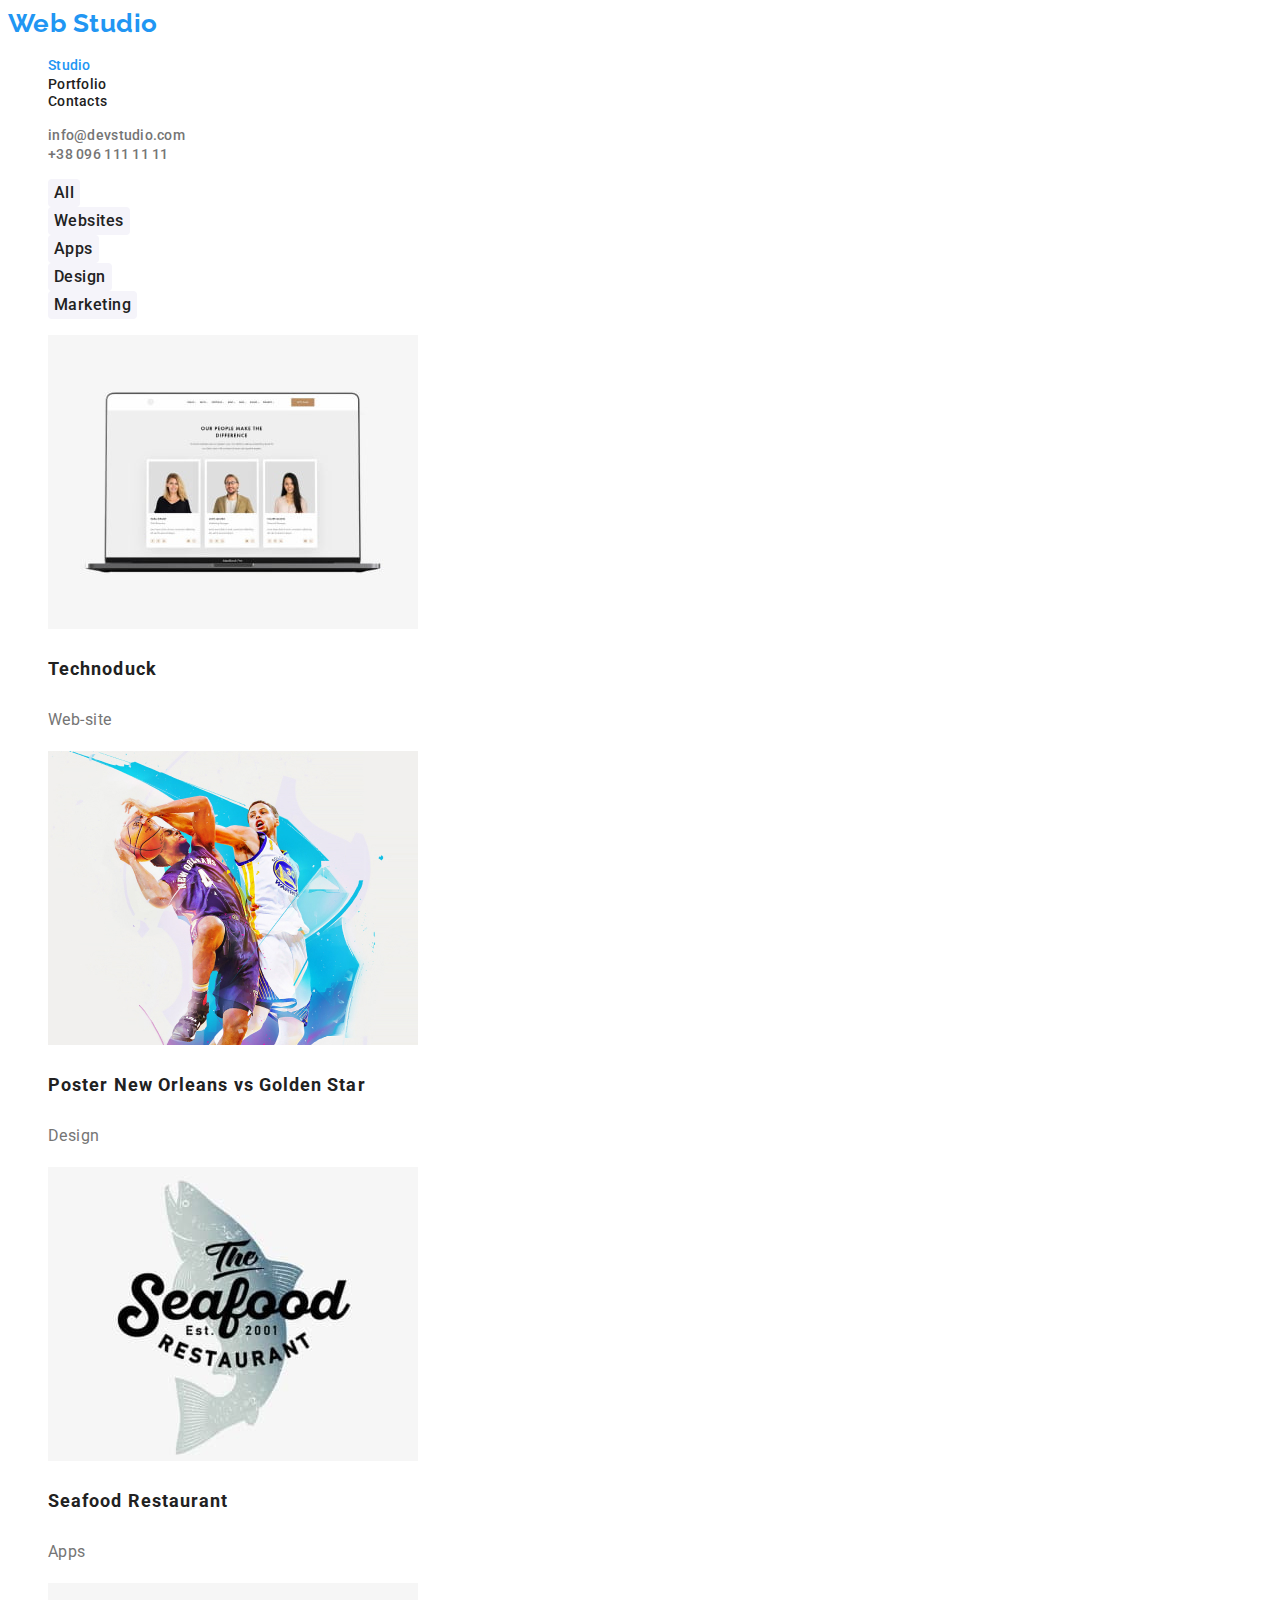
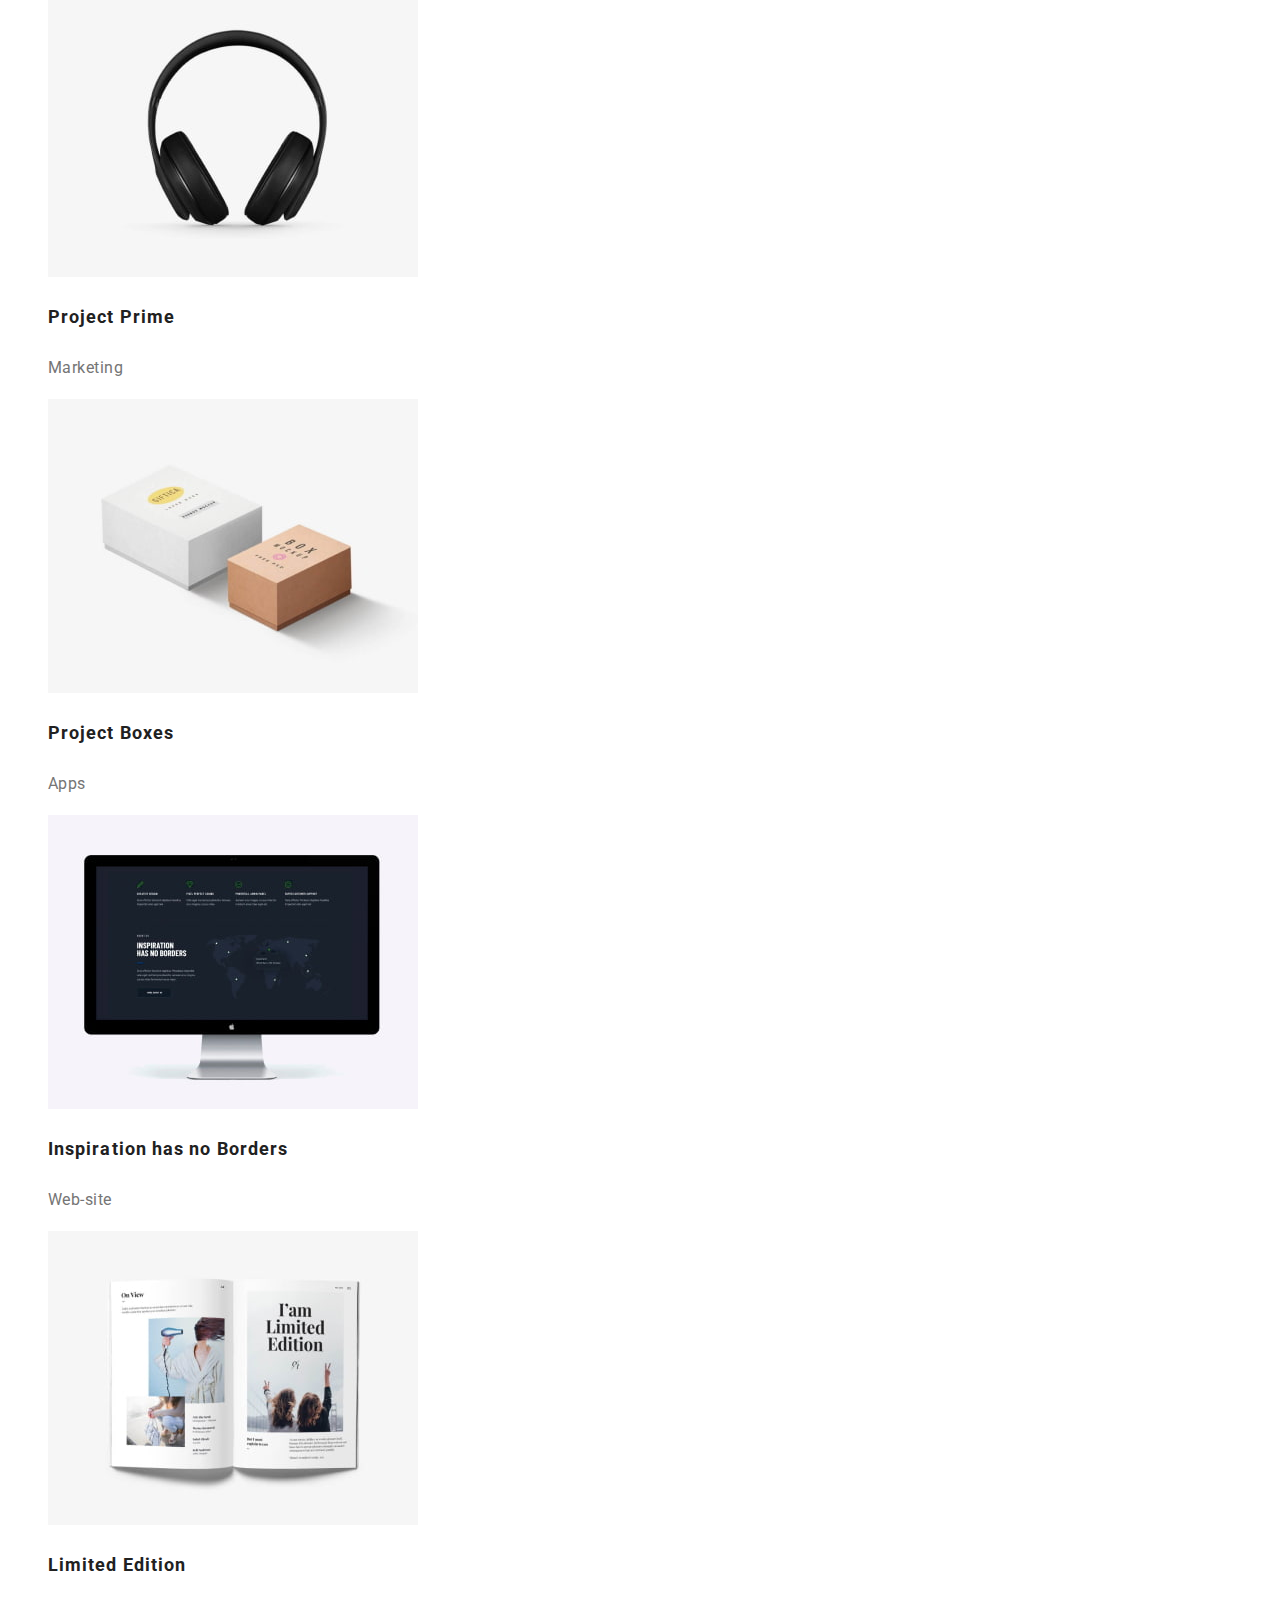
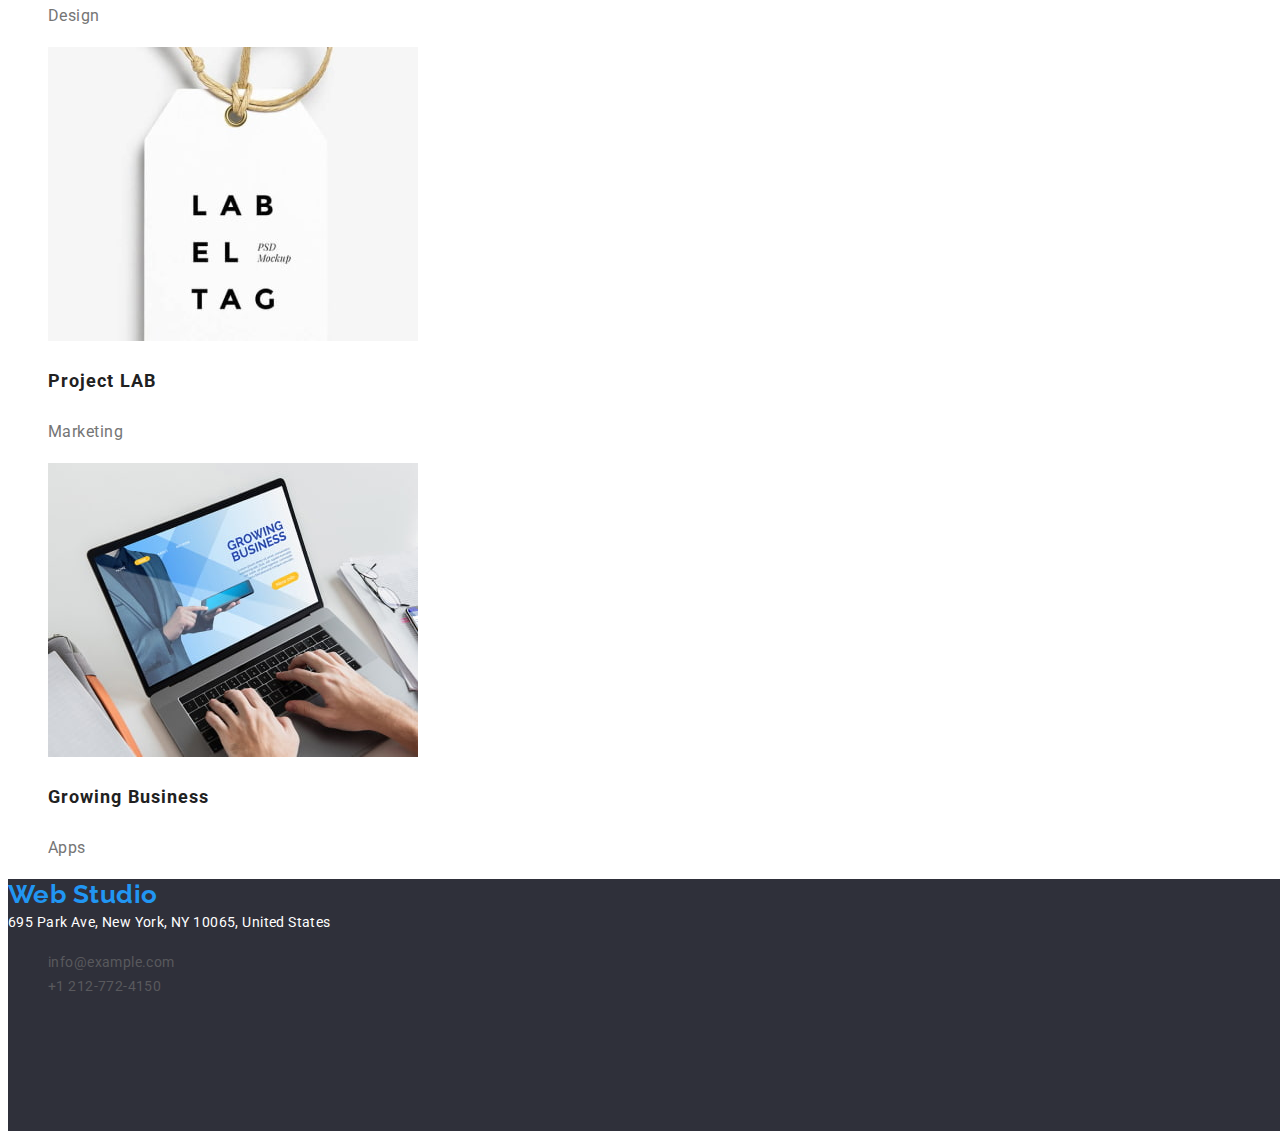
==== commit c3efd1b5: "Extra changes for second homework" ====
--- a/portfolio.html
+++ b/portfolio.html
@@ -16,186 +16,187 @@
   <body>
     <header>
       <div class="headline">
+        <a class="web-studio logo">Web Studio</a>
         <nav class="nav-bar">
-          <ul class="nav-style">
-            <li>
-              <a class="web-studio-styling">Web Studio</a>
-            </li>
-            <li>
-              <a class="studio-styling" href="./index.html">Studio</a>
-            </li>
-            <li>
-              <a class="portfolio-styling" href="./portfolio.html">Portfolio</a>
-            </li>
-            <li>
-              <a class="portfolio-contacts">Contacts</a>
-            </li>
-          </ul>
-
-          <ul class="contact-style">
-            <li>
-              <a class="e-mail-two" href="mailto:info@devstudio.com"
-                >info@devstudio.com</a
+          <ul class="header-list">
+            <li>
+              <a href="./index.html" class="nav-link nav-link-current"
+                >Studio</a
               >
             </li>
             <li>
-              <a class="phone-number" href="tel:+380961111111"
-                >+38 096 111 11 11</a
-              >
-            </li>
+              <a href="./portfolio.html" class="nav-link">Portfolio</a>
+            </li>
+            <li class="nav-link">Contacts</li>
           </ul>
         </nav>
-      </div>
-    </header>
-    <nav class="portfolio-nav-bar">
-      <ul class="button-group">
-        <li>
-          <button type="button" class="all-button">All</button>
-        </li>
-        <li>
-          <button type="button" class="websites-button">Websites</button>
-        </li>
-        <li>
-          <button type="button" class="apps-button">Apps</button>
-        </li>
-        <li>
-          <button type="button" class="design-button">Design</button>
-        </li>
-        <li>
-          <button type="button" class="marketing-button">Marketing</button>
-        </li>
-      </ul>
-    </nav>
-    <main>
-      <section class="projects-section">
-        <div>
-          <ul class="projects-styling">
-            <li>
-              <img
-                src="./images/portfolio-img/technoduck.jpg"
-                alt="computer screen"
-                width="370"
-                height="294"
-              />
-              <h4>Technoduck</h4>
-              <p>Web-site</p>
-            </li>
-            <li>
-              <img
-                src="./images/portfolio-img/poster.jpg"
-                alt="basketball poster"
-                width="370"
-                height="294"
-              />
-              <h4>Poster New Orleans vs Golden Star</h4>
-              <p>Design</p>
-            </li>
-            <li>
-              <img
-                src="./images/portfolio-img/seafood.jpg"
-                alt="fish on a poster"
-                width="370"
-                height="294"
-              />
-              <h4>Seafood Restaurant</h4>
-              <p>Apps</p>
-            </li>
-          </ul>
-
-          <ul class="projects-row-two">
-            <li>
-              <img
-                src="./images/portfolio-img/prime.jpg"
-                alt="headphones on a white background"
-                width="370"
-                height="294"
-              />
-              <h4>Project Prime</h4>
-              <p>Marketing</p>
-            </li>
-            <li>
-              <img
-                src="./images/portfolio-img/boxes.jpg"
-                alt="two boxes on white background"
-                width="370"
-                height="294"
-              />
-              <h4>Project Boxes</h4>
-              <p>Apps</p>
-            </li>
-            <li>
-              <img
-                src="./images/portfolio-img/borders.jpg"
-                alt="computer with black screen"
-                width="370"
-                height="294"
-              />
-              <h4>Inspiration has no Borders</h4>
-              <p>Web-site</p>
-            </li>
-          </ul>
-
-          <ul class="projects-row-three">
-            <li>
-              <img
-                src="./images/portfolio-img/edition.jpg"
-                alt="magazine lying half open"
-                width="370"
-                height="294"
-              />
-              <h4>Limited Edition</h4>
-              <p>Design</p>
-            </li>
-            <li>
-              <img
-                src="./images/portfolio-img/project.jpg"
-                alt="product tag on white background"
-                width="370"
-                height="294"
-              />
-              <h4>Project LAB</h4>
-              <p>Marketing</p>
-            </li>
-            <li>
-              <img
-                src="./images/portfolio-img/growing.jpg"
-                alt="hands on laptop keyboard"
-                width="370"
-                height="294"
-              />
-              <h4>Growing Business</h4>
-              <p>Apps</p>
-            </li>
-          </ul>
-        </div>
-      </section>
-    </main>
-    <footer>
-      <div class="footer-container">
-        <ul class="footer-list-style">
+        <ul class="info-style">
           <li>
-            <a href="/index.html" class="web-studio-footer">Web Studio</a>
-          </li>
-          <li>
-            <a
-              href="https://goo.gl/maps/REGNRD1KdGquKfPa7"
-              target="_blank"
-              class="address-style"
-              >695 Park Ave, New York, NY 10065, United States</a
+            <a class="e-mail header-contact" href="mailto:info@devstudio.com"
+              >info@devstudio.com</a
             >
           </li>
           <li>
-            <a class="email-number-two" href="mailto:info@example.com"
-              >info@example.com</a
-            >
-          </li>
-          <li>
-            <a class="phone-number-two" href="tel:+12127724150"
-              >+1 212-772-4150</a
+            <a class="phone-number header-contact" href="tel:+380961111111"
+              >+38 096 111 11 11</a
             >
           </li>
         </ul>
       </div>
+    </header>
+
+    <main>
+      <section class="projects-section">
+        <div>
+          <!-- <h2>Portfolio</h2> -->
+          <ul class="button-list">
+            <li>
+              <button type="button" class="filter-button">All</button>
+            </li>
+            <li>
+              <button type="button" class="filter-button">Websites</button>
+            </li>
+            <li>
+              <button type="button" class="filter-button">Apps</button>
+            </li>
+            <li>
+              <button type="button" class="filter-button">Design</button>
+            </li>
+            <li>
+              <button type="button" class="filter-button">Marketing</button>
+            </li>
+          </ul>
+
+          <ul class="projects-list">
+            <li>
+              <img
+                src="./images/portfolio-img/technoduck.jpg"
+                alt="computer screen"
+                width="370"
+                height="294"
+              />
+              <h3 class="portfolio-item-title">Technoduck</h3>
+              <p class="portfolio-item-text">Web-site</p>
+            </li>
+            <li>
+              <img
+                src="./images/portfolio-img/poster.jpg"
+                alt="basketball poster"
+                width="370"
+                height="294"
+              />
+              <h3 class="portfolio-item-title">
+                Poster New Orleans vs Golden Star
+              </h3>
+              <p class="portfolio-item-text">Design</p>
+            </li>
+            <li>
+              <img
+                src="./images/portfolio-img/seafood.jpg"
+                alt="fish on a poster"
+                width="370"
+                height="294"
+              />
+              <h3 class="portfolio-item-title">Seafood Restaurant</h3>
+              <p class="portfolio-item-text">Apps</p>
+            </li>
+          </ul>
+
+          <ul class="projects-row-two">
+            <li>
+              <img
+                src="./images/portfolio-img/prime.jpg"
+                alt="headphones on a white background"
+                width="370"
+                height="294"
+              />
+              <h3 class="portfolio-item-title">Project Prime</h3>
+              <p class="portfolio-item-text">Marketing</p>
+            </li>
+            <li>
+              <img
+                src="./images/portfolio-img/boxes.jpg"
+                alt="two boxes on white background"
+                width="370"
+                height="294"
+              />
+              <h3 class="portfolio-item-title">Project Boxes</h3>
+              <p class="portfolio-item-text">Apps</p>
+            </li>
+            <li>
+              <img
+                src="./images/portfolio-img/borders.jpg"
+                alt="computer with black screen"
+                width="370"
+                height="294"
+              />
+              <h3 class="portfolio-item-title">Inspiration has no Borders</h3>
+              <p class="portfolio-item-text">Web-site</p>
+            </li>
+          </ul>
+
+          <ul class="projects-row-three">
+            <li>
+              <img
+                src="./images/portfolio-img/edition.jpg"
+                alt="magazine lying half open"
+                width="370"
+                height="294"
+              />
+              <h3 class="portfolio-item-title">Limited Edition</h3>
+              <p class="portfolio-item-text">Design</p>
+            </li>
+            <li>
+              <img
+                src="./images/portfolio-img/project.jpg"
+                alt="product tag on white background"
+                width="370"
+                height="294"
+              />
+              <h3 class="portfolio-item-title">Project LAB</h3>
+              <p class="portfolio-item-text">Marketing</p>
+            </li>
+            <li>
+              <img
+                src="./images/portfolio-img/growing.jpg"
+                alt="hands on laptop keyboard"
+                width="370"
+                height="294"
+              />
+              <h3 class="portfolio-item-title">Growing Business</h3>
+              <p class="portfolio-item-text">Apps</p>
+            </li>
+          </ul>
+        </div>
+      </section>
+    </main>
+    <footer class="footer-section">
+      <div class="footer-container">
+        <a href="/index.html" class="logo">Web Studio</a>
+        <address class="footer-address">
+          <a
+            href="https://goo.gl/maps/REGNRD1KdGquKfPa7"
+            target="_blank"
+            class="footer-address-link"
+            >695 Park Ave, New York, NY 10065, United States</a
+          >
+
+          <ul class="business-details-style">
+            <li>
+              <a
+                class="email-number-two footer-contact"
+                href="mailto:info@example.com"
+                >info@example.com</a
+              >
+            </li>
+            <li>
+              <a class="phone-number-two footer-contact" href="tel:+12127724150"
+                >+1 212-772-4150</a
+              >
+            </li>
+          </ul>
+        </address>
+      </div>
     </footer>
   </body>
 </html>
--- a/css/style.css
+++ b/css/style.css
@@ -13,973 +13,221 @@
 body {
   font-family: "Roboto", "Raleway";
   font-style: normal;
-  font-weight: 500; 
-  letter-spacing: 0.03em;
-  
-
+  font-weight: 500;
+  letter-spacing: 0.03em;
 }
 
 a {
-  text-decoration: none; 
-  
+  text-decoration: none;
 }
 
 ul {
-  list-style: none; 
-}
-
-.logo { 
-  font-family: 'Raleway'; 
-  font-style: normal; 
-  font-weight: 700;
-  font-size: 26px; 
-  line-height: calc(31/26);
-  color: var(--accent-color);
-
+  list-style: none;
+}
+
+/* STYLING OF SECTION TITLES */
+.section-title {
+  font-weight: 700;
+  font-size: 36px;
+  line-height: calc(42 / 36);
+  text-align: center;
+  letter-spacing: 0.03em;
+}
+
+/* HEADER */
+.logo {
+  font-family: "Raleway";
+  font-style: normal;
+  font-weight: 700;
+  font-size: 26px;
+  line-height: calc(31 / 26);
+  color: var(--accent-color);
 }
 
 .nav-link {
   font-style: normal;
   font-weight: 500;
-  line-height: calc(16/14);
+  font-size: 14px;
+  line-height: calc(16 / 14);
   letter-spacing: 0.02em;
   color: var(--primary-text-color);
-
-}
-
-.nav-link:hover, .nav-link:focus {
-  color: var(--accent-color);
-}
-
-.nav-link {
+}
+
+.nav-link:hover,
+.nav-link:focus {
+  color: var(--accent-color);
+}
+
+.nav-link-current {
   color: var(--accent-color);
 }
 
 .header-contact {
-  font-size: 14px; 
-  line-height: calc(16/14); 
-  letter-spacing: 0.02em; 
-  color: var(--secondary-text-color);
-}
-
-.header-contact:hover, .header-contact:focus {
-  color: var(--accent-color);
-}
-
-/* WHAT WE DO AND OUR TEAM STYLING */
-div > h2 {
-
-font-weight: 700;
-font-size: 36px;
-line-height: calc(42/36);
-text-align: center;
-letter-spacing: 0.03em;
-}
+  font-size: 14px;
+  line-height: calc(16 / 14);
+  letter-spacing: 0.02em;
+  color: var(--secondary-text-color);
+}
+
+.header-contact:hover,
+.header-contact:focus {
+  color: var(--accent-color);
+}
+
 /* HERO */
 .hero-section {
   background-color: var(--background-color-dark);
 }
 
 .hero-title {
-font-weight: 900;
-font-size: 44px;
-line-height: calc(60/44);
-text-align: center;
-letter-spacing: 0.06em;
-text-transform: uppercase;
-color: var(--title-secondary-color);
+  font-weight: 900;
+  font-size: 44px;
+  line-height: calc(60 / 44);
+  text-align: center;
+  letter-spacing: 0.06em;
+  text-transform: uppercase;
+  color: var(--title-secondary-color);
 }
 
 .hero-button {
-font-family: 'Roboto';
-font-style: normal;
-font-weight: 700;
-font-size: 16px;
-line-height: calc(30/16);
-display: flex;
-align-items: center;
-text-align: center;
-letter-spacing: 0.06em;
-color: var(--title-secondary-color);
-background-color: var(--accent-color);
-cursor: pointer; 
-}
-
-.hero-button:hover, 
+  font-family: "Roboto";
+  font-style: normal;
+  font-weight: 700;
+  font-size: 16px;
+  line-height: calc(30 / 16);
+  text-align: center;
+  letter-spacing: 0.06em;
+  color: var(--title-secondary-color);
+  background-color: var(--accent-color);
+  cursor: pointer;
+}
+
+.hero-button:hover,
 .hero-button:focus {
-color: var(--secondary-text-color);
-background-color: var(--hover-color);
+  color: var(--secondary-text-color);
+  background-color: var(--hover-color);
 }
 
 /*SKILLS*/
 .skills-item-title {
-font-weight: 700;
-font-size: 14px;
-line-height: calc(16/14);
-text-transform: uppercase;
-color: var(--primary-text-color);
+  font-weight: 700;
+  font-size: 14px;
+  line-height: calc(16 / 14);
+  text-transform: uppercase;
+  color: var(--primary-text-color);
 }
 
 .skills-item-text {
-font-weight: 400;
-font-size: 14px;
-line-height: calc(24/14);
-color: var(--secondary-text-color);
-}
-
+  font-weight: 400;
+  font-size: 14px;
+  line-height: calc(24 / 14);
+  color: var(--secondary-text-color);
+}
+
+/* TEAM */
+.team-section {
+  background-color: var(--background-color-light);
+}
 .team-member-name {
-font-weight: 500;
-font-size: 16px;
-line-height: calc(19/16);
-letter-spacing: 0.03em;
-color: var(--primary-text-color);
-
-}
-
-.team-member-position { 
-font-weight: 400;
-font-size: 16px;
-line-height: calc(19/16);
-letter-spacing: 0.03em;
-color: var(--secondary-text-color);
+  font-weight: 500;
+  font-size: 16px;
+  line-height: calc(19 / 16);
+  letter-spacing: 0.03em;
+  color: var(--primary-text-color);
+}
+
+.team-member-position {
+  font-weight: 400;
+  font-size: 16px;
+  line-height: calc(19 / 16);
+  letter-spacing: 0.03em;
+  color: var(--secondary-text-color);
 }
 
 /*FOOTER*/
-.footer-contact {
-  font-style: normal;
-  font-weight: 400;
-  font-size: 14px;
-  line-height: 24px;
-  letter-spacing: 0.03em;
-  color: #fff;
-  opacity: 0.6; 
-  text-decoration: none;
-  
-}
-.footer-address {
-  font-style:normal
-}
-
-.footer-contact:hover, .footer-contact:focus {
-  color: rgba(var(--main-color), 0.2);
-}
-
-.footer-address-link {
-  font-family: inherit;
-  font-style: normal;
-  font-weight: 400;
-  font-size: 14px;
-  line-height: 24px;
-  letter-spacing: 0.03em;
-  text-decoration: none;
-  color: var(--title-secondary-color);
-  display: block;
-}
-
-.footer-address-link:hover {
-  color: var(--secondary-text-color);
-}
-.footer-section-styling {
+
+.footer-section {
   background-color: var(--background-color-dark);
   height: 252px;
 }
-/* Header CSS */
-/*
-.header-style {
-  list-style: none;
-  margin-bottom: 32px;
-}
-
-.info-style {
-  list-style: none;
-}
-
-.studio {
-  font-family: inherit;
-  position: absolute;
-  width: 42px;
-  height: 16px;
-  left: 457px;
-  top: 32px;
-  margin-bottom: 25px;
+
+.footer-address {
+  font-style: normal;
+}
+
+.footer-address-link {
+  /* font-family: inherit; */
+  /* font-style: normal; */
+  font-weight: 400;
+  font-size: 14px;
+  line-height: calc(24 / 14);
+  letter-spacing: 0.03em;
+  color: var(--title-secondary-color);
+}
+
+.footer-address-link:hover,
+.footer-address-link:focus {
+  color: var(--secondary-text-color);
+}
+.footer-contact {
+  font-style: normal;
+  font-weight: 400;
+  font-size: 14px;
+  line-height: 24px;
+  letter-spacing: 0.03em;
+  color: #fff;
+  opacity: 0.6;
+  text-decoration: none;
+}
+
+.footer-contact:hover,
+.footer-contact:focus {
+  color: rgba(var(--main-color), 0.2);
+}
+/* Portfolio Page Nav Bar Styling */
+
+.filter-button {
+  font-family: "Roboto";
+  font-style: normal;
   font-weight: 500;
-  font-size: 14px;
-  line-height: 16px;
-  letter-spacing: 0.02em;
-  color: var(--accent-color);
-  text-decoration: none;
-}
-
-.studio:hover {
-  text-decoration: underline;
-  text-decoration-color: var(--hover-color);
-}
-
-.portfolio {
-  font-family: inherit;
-  position: absolute;
-  width: 58px;
-  height: 16px;
-  left: 552px;
-  top: 32px;
-  font-style: normal;
-  font-weight: 500;
-  font-size: 14px;
-  line-height: 16px;
-  letter-spacing: 0.02em;
-  color: var(--primary-text-color);
-  text-decoration: none;
+  font-size: 16px;
+  line-height: calc(26 / 16);
+  text-align: center;
+  letter-spacing: 0.03em;
+  color: var(--primary-text-color);
+  background-color: var(--background-color-light);
   cursor: pointer;
-}
-
-.portfolio:hover {
-  text-decoration: underline;
-  text-decoration-color: var(--accent-color);
-}
-
-.contacts {
-  position: absolute;
-  width: 59px;
-  height: 16px;
-  left: 679px;
-  top: 32px;
-  font-style: normal;
-  font-family: inherit;
-  font-weight: 500;
-  font-size: 14px;
-  line-height: 16px;
-  letter-spacing: 0.02em;
-  color: var(--primary-text-color);
-  cursor: pointer;
-  text-decoration: none;
-}
-
-.contacts:hover {
-  text-decoration: underline;
-  text-decoration-color: var(--primary-text-color);
-}
-
-.web-studio {
-  font-family: Raleway;
-  color: var(--accent-color);
-  font-style: normal;
-  font-weight: 700;
-  font-size: 26px;
-  line-height: 31px;
-  width: 145px;
-  height: 31px;
-  margin-left: 215px;
-  margin-top: 25px;
-  text-decoration: none;
-  display: block;
-}
-
-.web-studio:hover {
-  text-decoration: underline;
-  text-decoration-color: var(--accent-color);
-}
-
-.e-mail {
-  position: absolute;
-  width: 135px;
-  height: 16px;
-  left: 1078px;
-  top: 32px;
-  font-family: inherit;
-  font-style: normal;
-  font-weight: 500;
-  font-size: 14px;
-  line-height: 16px;
-  letter-spacing: 0.02em;
-  color: var(--accent-color);
-  cursor: pointer;
-  text-decoration: none;
-}
-
-.e-mail:hover {
-  text-decoration: underline;
-  text-decoration-color: var(--accent-color);
-}
-
-.phone-number {
-  position: absolute;
-  width: 122px;
-  height: 16px;
-  left: 1263px;
-  top: 32px;
-  font-style: normal;
-  font-weight: 500;
-  font-size: 14px;
-  line-height: 16px;
-  letter-spacing: 0.02em;
-  font-family: inherit;
-  color: var(--secondary-text-color);
-  cursor: pointer;
-  text-decoration: none;
-}
-
-.phone-number:hover {
-  text-decoration: underline;
-  text-decoration-color: var(--accent-color);
-}
-*/
-
-/* Main Section Styling */
-/*
-.service-section {
-  background-color: var(--background-color-dark);
-  width: 1600px;
-  height: 600px;
-}
-
-.service-section h1 {
-  color: var(--title-secondary-color);
-  text-align: center;
-  text-transform: uppercase;
-  font-weight: 900;
-  font-size: 44px;
-  line-height: 60px;
-}
-
-.style-banner {
-  position: absolute;
-  left: 452px;
-  top: 280px;
-  width: 696px;
+  border: none;
+  border-radius: 4px;
+}
+
+.filter-button:hover,
+.filter-button:focus {
+  color: var(--title-secondary-color);
+  background-color: var(--accent-color);
+  box-shadow: 0px 3px 1px rgba(0, 0, 0, 0.1), 0px 1px 2px rgba(0, 0, 0, 0.08),
+    0px 2px 2px rgba(0, 0, 0, 0.12);
+  border-radius: 4px;
+}
+
+.portfolio-item-title {
+  font-weight: 700;
+  font-size: 18px;
+  line-height: calc(36 / 18);
   letter-spacing: 0.06em;
-}
-
-.button-style {
-  background-color: var(--accent-color);
-  color: var(--title-secondary-color);
-  border-radius: 4px;
-  position: absolute;
-  width: 200px;
-  height: 50px;
-  left: 700px;
-  top: 430px;
-  margin-top: 30px;
-  padding: 10 19 10 20px;
-  cursor: pointer;
-}
-
-.button-style:hover {
-  background-color: var(--hover-color);
-}
-*/
-/* Skills Section Styling */
-
-/*
-.skills-section {
-  background-color: var(--title-secondary-color);
-}
-.skills-styling {
-  list-style: none;
-  display: flex;
-  flex-direction: row;
-}
-
-.skills-styling h3 {
-  font-family: inherit;
-  font-weight: 700;
-  font-size: 14px;
-  line-height: 16px;
-  letter-spacing: 0.03em;
-  text-transform: uppercase;
-  margin-top: 94px;
-  height: 15.05px;
-  color: var(--primary-text-color);
-}
-
-.skills-styling h3 p {
-  margin-right: 30px;
-  width: 270px;
-  height: 70.54px;
-}
-
-.skills-styling p {
-  font-family: inherit;
-  font-style: normal;
-  font-weight: 400;
-  font-size: 14px;
-  line-height: 24px;
-  letter-spacing: 0.03em;
-  color: var(--secondary-text-color);
-}
-*/
-
-/* Business Section Styling*/
-/*
-.business-container {
-  margin-top: 100px;
-  background-color: var(--title-secondary-color);
-}
-
-.business-title {
-  margin: auto;
-  margin-bottom: 50px;
-  font-style: normal;
-  font-weight: 700;
-  font-size: 36px;
-  line-height: 42px;
-  text-align: center;
-  letter-spacing: 0.03em;
-  font-family: inherit;
-  color: var(--primary-text-color);
-}
-
-.business-list-style {
-  list-style: none;
-  display: flex;
-  flex-direction: row;
-}
-
-.business-list-style li {
-  margin: auto;
-}
-*/
-/* Our Team Section Styling */
-/*
-.team-section {
-  background-color: var(--background-color-light);
-  font-size: 0;
-}
-
-.team-container {
-  background-color: var(--background-color-light);
-  height: 655px;
-}
-
-.team-container p {
-  margin-bottom: 94px;
-}
-
-.team-title {
-  padding-top: 94px;
-}
-.team-section h2 {
-  text-align: center;
-  margin-top: 100px;
-  font-style: normal;
-  font-weight: 700;
-  font-size: 36px;
-  line-height: 42px;
-  letter-spacing: 0.03em;
-  color: var(--primary-text-color);
-}
-
-.team-section h3 {
-  font-weight: 500;
-  font-size: 16px;
-  line-height: 19px;
-  text-align: center;
-  letter-spacing: 0.03em;
-}
-
-.team-section p {
-  font-family: inherit;
-  font-style: normal;
-  font-weight: 400;
-  font-size: 16px;
-  line-height: 19px;
-  color: var(--secondary-text-color);
-  text-align: center;
-}
-.team-section li {
-  margin-right: 30px;
-  margin: auto;
-}
-
-.team-list {
-  margin-bottom: 50px;
-  list-style: none;
-  display: flex;
-  flex-direction: row;
-}
-
-.product-designer-item {
-  box-shadow: 0px 1px 3px rgba(0, 0, 0, 0.12), 0px 1px 1px rgba(0, 0, 0, 0.14),
-    0px 2px 1px rgba(0, 0, 0, 0.2);
-  border-radius: 0px 0px 4px 4px;
-  background-color: var(--title-secondary-color);
-}
-
-.front-end-developer-item {
-  box-shadow: 0px 1px 3px rgba(0, 0, 0, 0.12), 0px 1px 1px rgba(0, 0, 0, 0.14),
-    0px 2px 1px rgba(0, 0, 0, 0.2);
-  border-radius: 0px 0px 4px 4px;
-  background-color: var(--title-secondary-color);
-}
-
-.marketing-item {
-  box-shadow: 0px 1px 3px rgba(0, 0, 0, 0.12), 0px 1px 1px rgba(0, 0, 0, 0.14),
-    0px 2px 1px rgba(0, 0, 0, 0.2);
-  border-radius: 0px 0px 4px 4px;
-  background-color: var(--title-secondary-color);
-}
-
-.ui-designer-item {
-  box-shadow: 0px 1px 3px rgba(0, 0, 0, 0.12), 0px 1px 1px rgba(0, 0, 0, 0.14),
-    0px 2px 1px rgba(0, 0, 0, 0.2);
-  border-radius: 0px 0px 4px 4px;
-  background-color: var(--title-secondary-color);
-}
-*/
-/* Footer Section CSS*/
-/*
-.footer-container{
-  background-color: var(--background-color-dark);
-  height: 252px;
-}
-
-.business-details-style {
-  list-style: none;
-  display: flex;
-  flex-direction: column;
-}
-
-.business-details-style,
-li > a {
-  margin-top: 0;
-}
-
-
-.footer-section-styling > a {
-  margin-top: 0px;
-  margin-left: 215px;
-  display: block;
-}
-
-.footer-studio {
-  width: 145px;
-  height: 31px;
-  top: 2157px;
-  font-family: "Raleway";
-  font-style: normal;
-  font-weight: 700;
-  font-size: 26px;
-  line-height: 31px;
-  color: var(--accent-color);
-  text-decoration: none;
-  padding-top: 60px;
-  padding-bottom: 9px;
-}
-
-.address-style {
-  font-family: inherit;
-  font-style: normal;
-  font-weight: 400;
-  font-size: 14px;
-  line-height: 24px;
-  letter-spacing: 0.03em;
-  text-decoration: none;
-  color: var(--title-secondary-color);
-  display: block;
-  width: 231px;
-  margin-left: 215px;
-}
-
-.address-style:hover {
-  color: var(--secondary-text-color);
-}
-
-.footer-contact {
-  font-style: normal;
-  font-weight: 400;
-  font-size: 14px;
-  line-height: 24px;
-  letter-spacing: 0.03em;
-  color: var(--secondary-text-color);
-  text-decoration: none;
-  margin-left: calc(215px - 40px);
-}
-.email-number-two {
-  font-style: normal;
-  font-weight: 400;
-  font-size: 14px;
-  line-height: 24px;
-  letter-spacing: 0.03em;
-  color: var(--secondary-text-color);
-  text-decoration: none;
-  margin-left: calc(215px - 40px);
-}
-
-.phone-number-two {
-  .footer-contact {
-  font-style: normal;
-  font-weight: 400;
-  font-size: 14px;
-  line-height: 24px;
-  letter-spacing: 0.03em;
-  color: var(--secondary-text-color);
-  text-decoration: none;
-  margin-left: calc(215px - 40px);
-}
-
-.email-number-two:hover, .email-number-two:focus {
-  color: rgba(var(--main-color), 0.2);
-}
-
-.phone-number-two:hover, .phone-number-two:focus {
-  color: rgba(var(--main-color), 0.2);
-}
-/*
-
-/* Portfolio Page Nav Bar Styling */
-
-.button-group {
+  color: var(--primary-text-color);
+}
+
+.portfolio-item-text {
+  font-weight: 400;
+  font-size: 16px;
+  line-height: calc(30 / 16);
+  letter-spacing: 0.03em;
+  color: var(--secondary-text-color);
+}
+
+.button-list {
   margin-left: 0px;
-}
-
-.nav-style {
-  list-style: none;
-  width: 1600px;
-}
-
-.contact-style {
-  list-style: none;
-}
-
-.web-studio-styling {
-  color: var(--accent-color);
-  width: 145px;
-  height: 31px;
-  margin-left: 215px;
-  top: 24px;
-  font-family: "Raleway";
-  font-style: normal;
-  font-weight: 700;
-  font-size: 26px;
-  line-height: 31px;
-  text-decoration: none;
-  cursor: pointer;
-}
-
-.web-studio-styling:hover {
-  color: var(--hover-color);
-}
-
-.studio-styling {
-  position: absolute;
-  width: 42px;
-  left: 453px;
-  top: 32px;
-  font-family: inherit;
-  font-style: normal;
-  font-weight: 500;
-  font-size: 14px;
-  line-height: 16px;
-  letter-spacing: 0.02em;
-  color: var(--primary-text-color);
-  text-decoration: none;
-  cursor: pointer;
-}
-
-.portfolio-styling {
-  position: absolute;
-  width: 58px;
-  height: 16px;
-  left: 552px;
-  top: 32px;
-  font-weight: 500;
-  font-size: 14px;
-  line-height: calc(16/14);
-  letter-spacing: 0.02em;
-  color: var(--primary-text-color);
-}
-.studio-styling:hover {
-  color: var(--hover-color);
-}
-
-.button-group {
-  position: absolute;
-  height: 16px;
-  left: 552px;
-  top: 32px;
-  font-family: inherit;
-  font-style: normal;
-  font-weight: 500;
-  font-size: 14px;
-  line-height: 16px;
-  letter-spacing: 0.02em;
-  color: var(--accent-color);
-  text-decoration: none;
-  margin-left: 57px;
-  cursor: pointer;
-}
-
-.button-group:hover {
-  color: var(--hover-color);
-}
-
-.portfolio-contacts {
-  position: absolute;
-  height: 16px;
-  left: 679px;
-  top: 32px;
-  font-family: inherit;
-  font-style: normal;
-  font-weight: 500;
-  font-size: 14px;
-  line-height: 16px;
-  letter-spacing: 0.02em;
-  color: var(--primary-text-color);
-  margin-left: 69px;
-  cursor: pointer;
-}
-
-.portfolio-contacts:hover {
-  color: var(--hover-color);
-}
-
-.e-mail-two {
-  position: absolute;
-  height: 16px;
-  left: 968px;
-  top: 32px;
-  font-family: inherit;
-  font-style: normal;
-  font-weight: 500;
-  font-size: 14px;
-  line-height: 16px;
-  letter-spacing: 0.02em;
-  color: var(--secondary-text-color);
-  cursor: pointer;
-  text-decoration: none;
-}
-
-.e-mail-two:hover {
-  color: var(--accent-color);
-}
-
-.phone-number {
-  position: absolute;
-  top: 32px;
-  font-family: inherit;
-  font-style: normal;
-  font-weight: 500;
-  font-size: 14px;
-  line-height: 16px;
-  letter-spacing: 0.02em;
-  top: 32px;
-  font-family: inherit;
-  font-style: normal;
-  font-weight: 500;
-  font-size: 14px;
-  line-height: 16px;
-  letter-spacing: 0.02em;
-  text-decoration: none;
-  color: var(--secondary-text-color);
-  left: 1263px;
-}
-
-.phone-number:hover {
-  color: var(--hover-color);
-}
-
-/* Button Group Styling (Under Navbar) */
-
-.button-group {
-  list-style: none;
-  display: flex;
-  flex-direction: row;
-  padding-top: 111px;
-  margin-left: -165px;
-}
-
-.all-button,
-.websites-button,
-.apps-button,
-.design-button,
-.marketing-button {
-  border-radius: 4px;
-  height: 38px;
-  cursor: pointer;
-}
-
-.all-button {
-  width: 73px;
-  margin-right: 8px;
-  background-color: var(--accent-color);
-  border: none;
-  color: var(--title-secondary-color);
-  left: 495px;
-  border-radius: 4px;
-  font-family: inherit;
-  font-weight: 500;
-  font-size: 16px;
-  line-height: 26px;
-  letter-spacing: 0.03em;
-  text-align: center;
-  left: 215px;
-}
-
-.websites-button {
-  width: 128px;
-  height: 38px;
-  background-color: var(--background-color-light);
-  color: var(--primary-text-color);
-  border: none;
-  margin-right: 8px;
-  left: 576px;
-  border-radius: 4px;
-  font-family: inherit;
-  font-weight: 500;
-  font-size: 16px;
-  line-height: 26px;
-  text-align: center;
-}
-
-.apps-button {
-  width: 145px;
-  height: 38px;
-  left: 712px;
-  background-color: var(--background-color-light);
-  border: none;
-  margin-right: 8px;
-  border-radius: 4px;
-  font-family: inherit;
-  font-weight: 500;
-  font-size: 16px;
-  line-height: 26px;
-  text-align: center;
-  letter-spacing: 0.03em;
-}
-
-.design-button {
-  width: 103px;
-  height: 38px;
-  left: 865px;
-  border-radius: 4px;
-  background-color: var(--background-color-light);
-  margin-right: 8px;
-  text-align: center;
-  line-height: 26px;
-  border: none;
-  letter-spacing: 0.03em;
-  font-family: inherit;
-  font-weight: 500;
-  font-size: 16px;
-}
-
-.marketing-button {
-  width: 130px;
-  height: 38px;
-  left: 976px;
-  border-radius: 4px;
-  background-color: var(--background-color-light);
-  margin-right: 8px;
-  text-align: center;
-  line-height: 26px;
-  font-weight: 500;
-  font-size: 16px;
-  font-family: inherit;
-  letter-spacing: 0.03em;
-  border: none;
-}
-
-.projects-styling {
-  list-style: none;
-  display: flex;
-  flex-direction: row;
-  font-family: inherit;
-  margin-top: 262px;
-  align-items: center;
-  margin-left: 215px;
-  margin-bottom: 30px;
-}
-
-.projects-styling p {
-  font-family: inherit;
-  font-style: normal;
-  font-weight: 400;
-  font-size: 16px;
-  line-height: 30px;
-  letter-spacing: 0.03em;
-  color: var(--secondary-text-color);
-  margin-left: 24px;
-}
-
-.projects-row-two p {
-  font-family: inherit;
-  font-style: normal;
-  font-weight: 400;
-  font-size: 16px;
-  line-height: 30px;
-  letter-spacing: 0.03em;
-  color: var(--secondary-text-color);
-  margin-left: 24px;
-}
-
-.projects-row-three p {
-  font-family: inherit;
-  font-style: normal;
-  font-weight: 400;
-  font-size: 16px;
-  line-height: 30px;
-  letter-spacing: 0.03em;
-  color: var(--secondary-text-color);
-  margin-left: 24px;
-}
-
-.projects-styling h4 {
-  font-family: inherit;
-  font-style: normal;
-  font-weight: 700;
-  font-size: 18px;
-  line-height: 36px;
-  letter-spacing: 0.06em;
-  color: var(--primary-text-color);
-  margin-left: 24px;
-}
-
-.projects-styling li,
-.projects-row-two li,
-.projects-row-three li {
-  margin-right: 30px;
-  box-sizing: border-box;
-  border: 1px solid var(--border-color);
-  background-color: var(--title-secondary-color);
-}
-
-.projects-row-two h4 {
-  font-family: inherit;
-  font-style: normal;
-  font-weight: 700;
-  font-size: 18px;
-  line-height: 36px;
-  letter-spacing: 0.06em;
-  color: var(--primary-text-color);
-  margin-left: 24px;
-}
-
-.projects-row-three h4 {
-  font-family: inherit;
-  font-style: normal;
-  font-weight: 700;
-  font-size: 18px;
-  line-height: 36px;
-  letter-spacing: 0.06em;
-  color: var(--primary-text-color);
-  margin-left: 24px;
-}
-
-.projects-row-two {
-  list-style: none;
-  display: flex;
-  font-family: inherit;
-  flex-direction: row;
-  margin-left: 215px;
-  margin-bottom: 30px;
-}
-
-.projects-row-three {
-  list-style: none;
-  display: flex;
-  flex-direction: row;
-  font-family: inherit;
-  margin-left: 215px;
-  margin-bottom: 94px;
 }
 
 .footer-container {
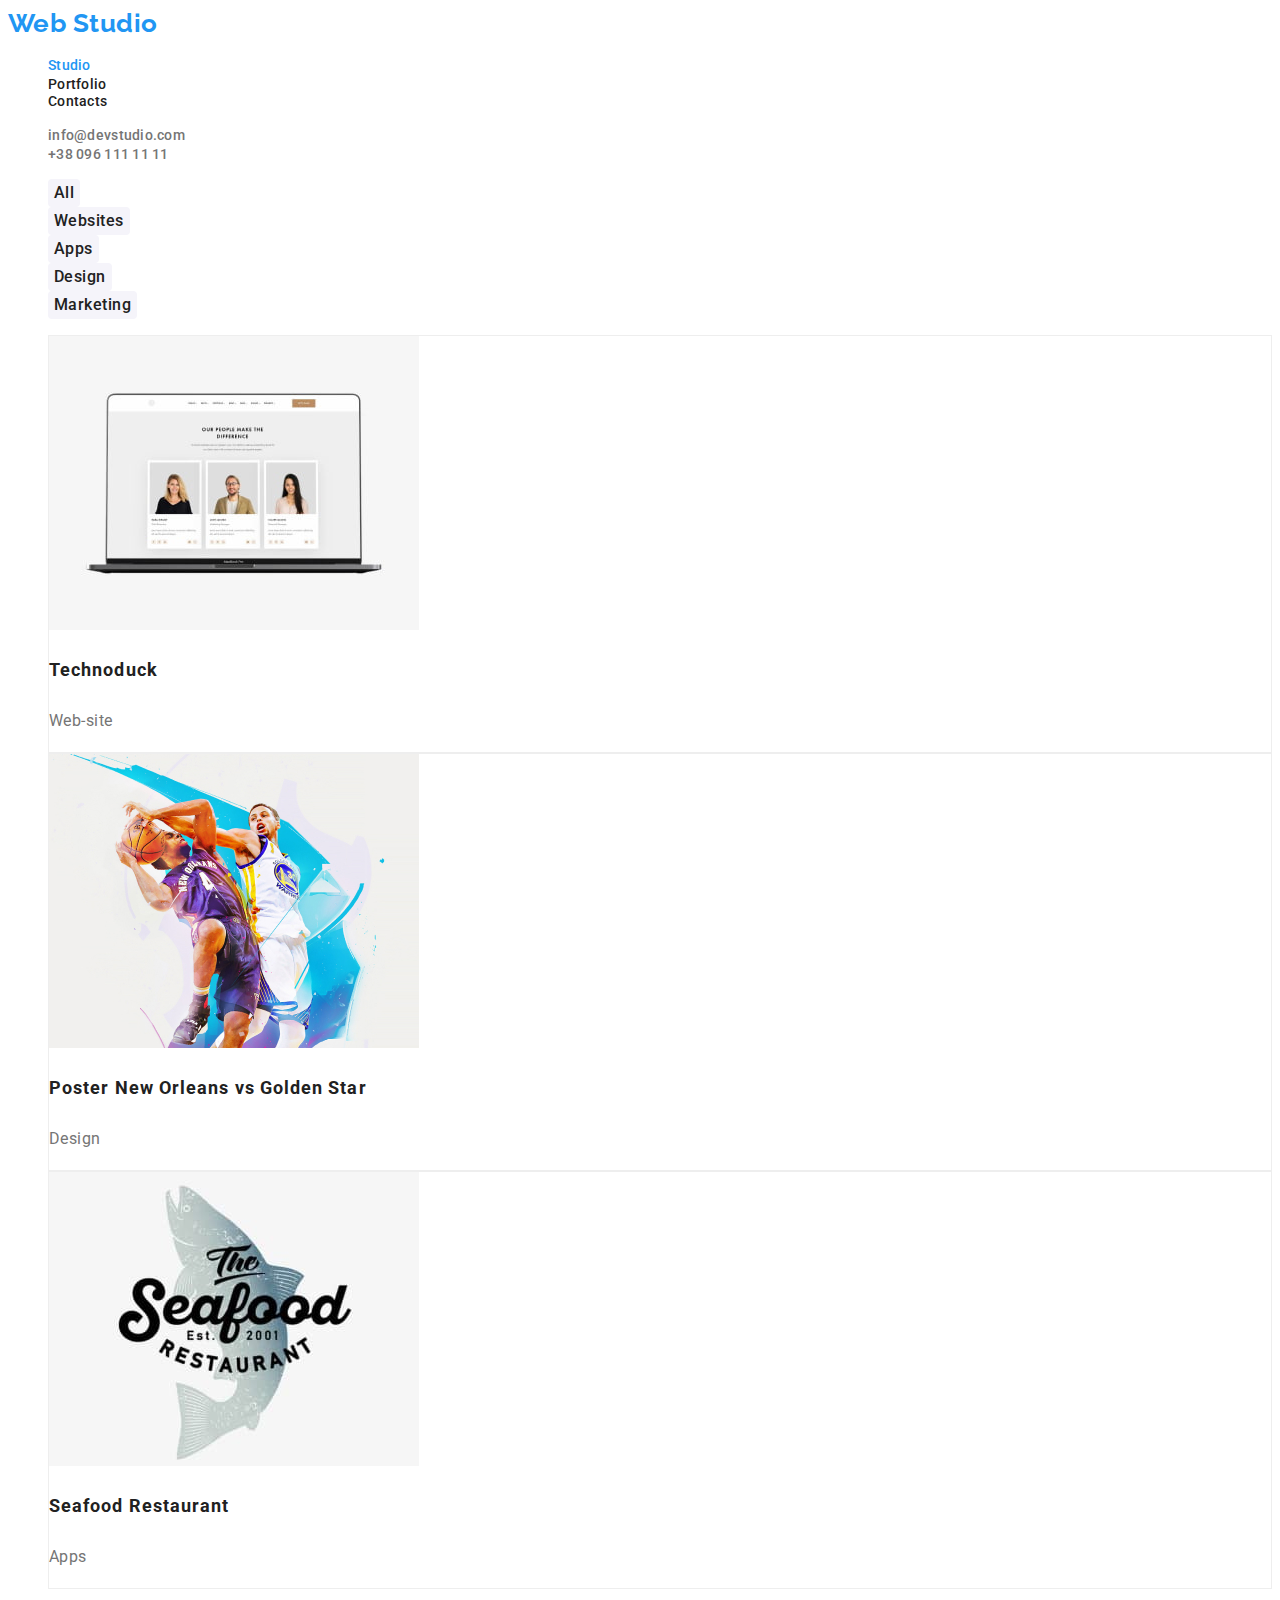
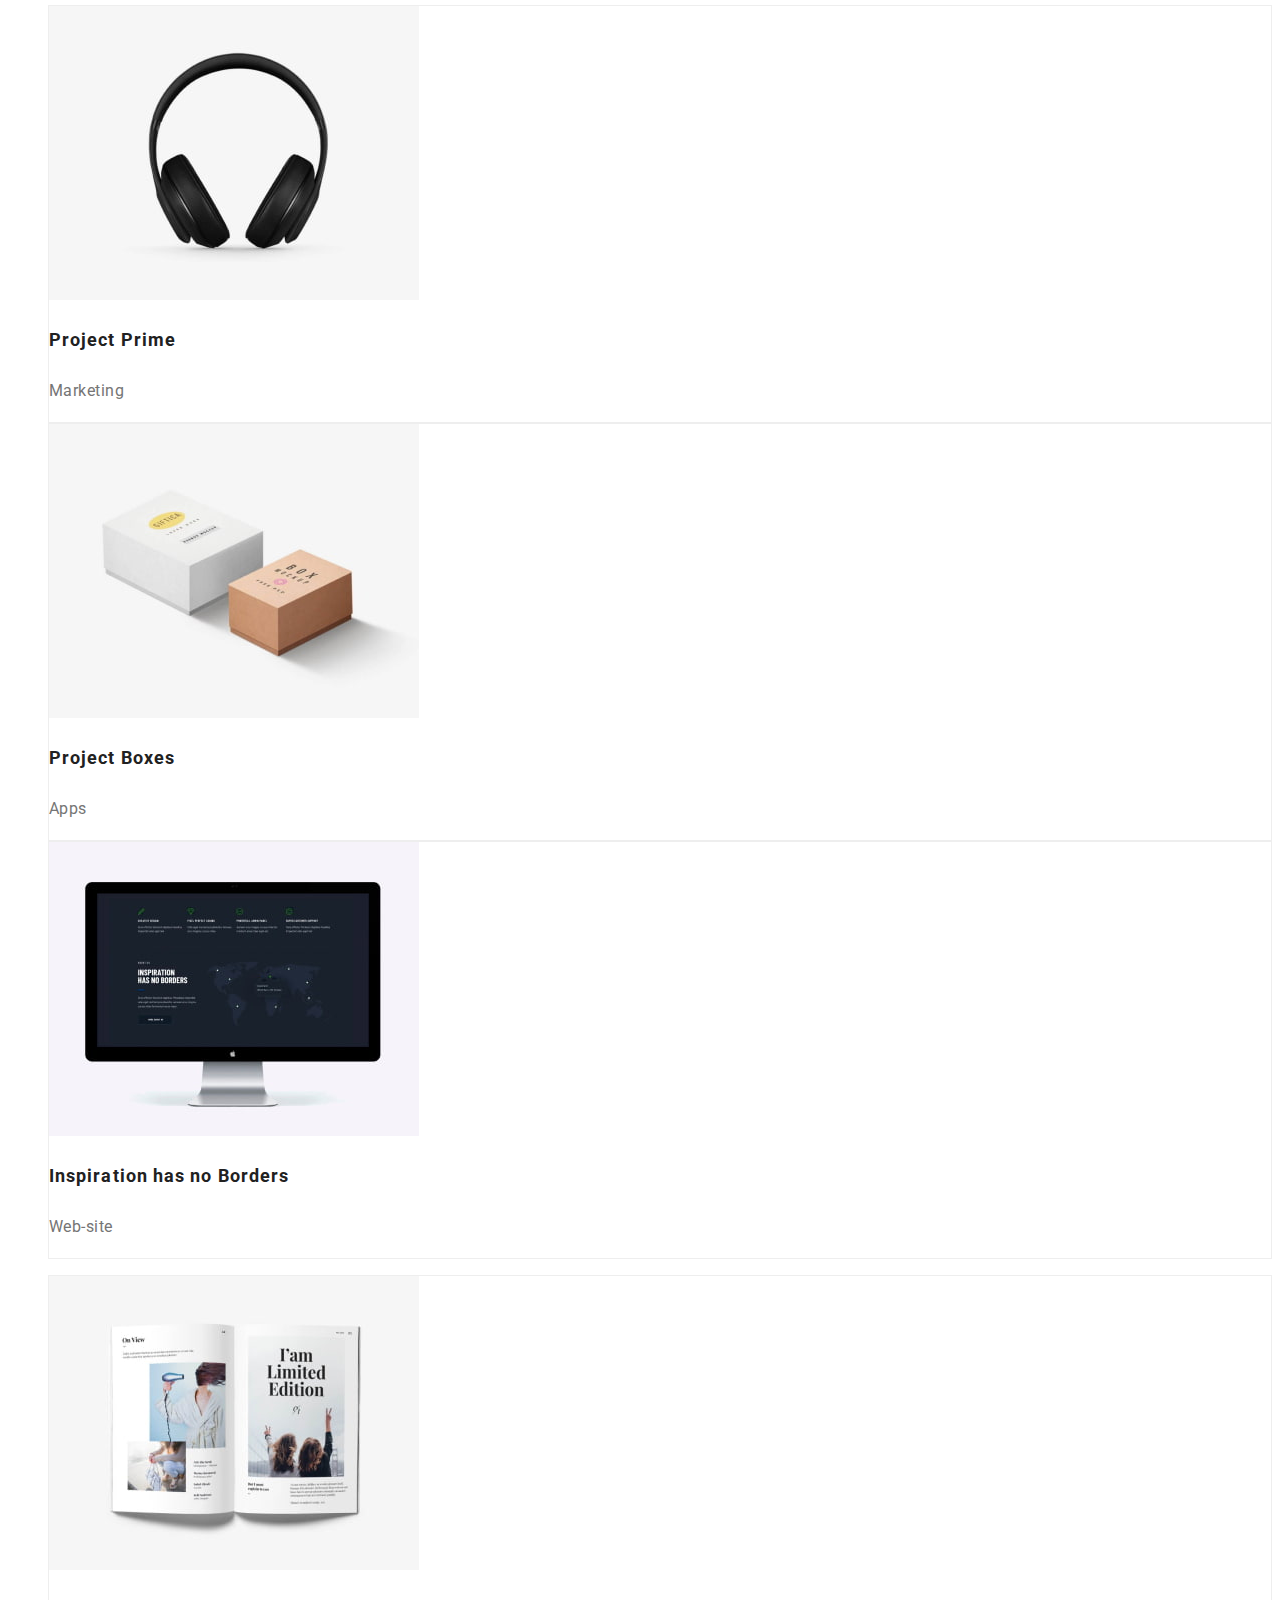
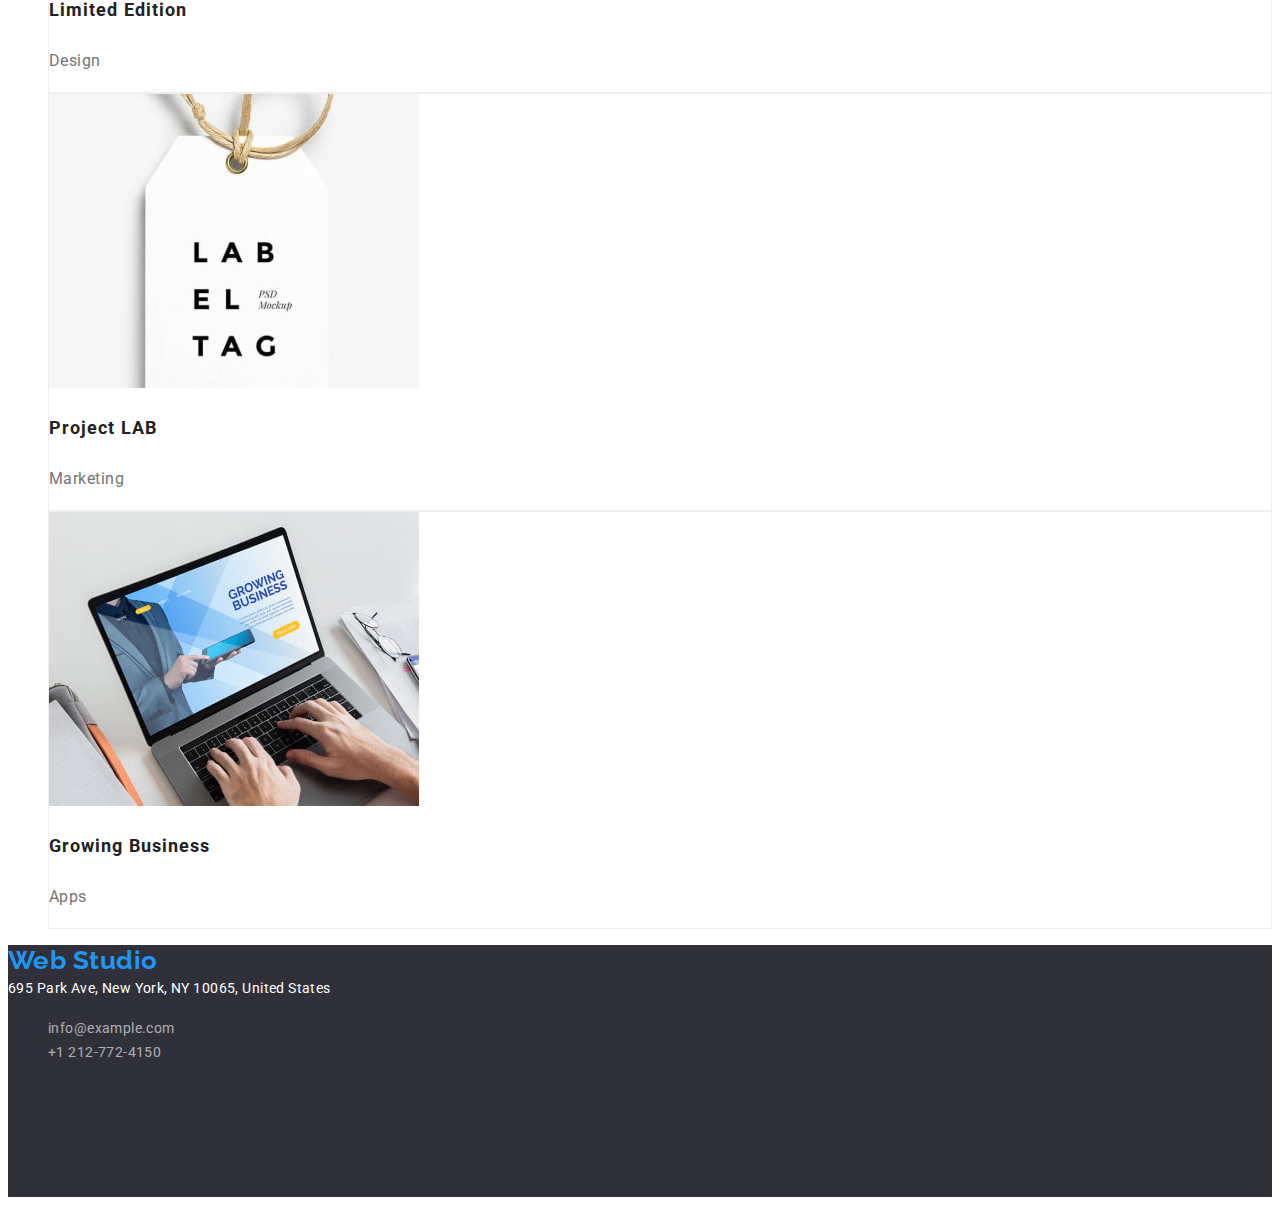
==== commit 7358dc3c: "Extra changes" ====
--- a/portfolio.html
+++ b/portfolio.html
@@ -102,7 +102,7 @@
             </li>
           </ul>
 
-          <ul class="projects-row-two">
+          <ul class="projects-list">
             <li>
               <img
                 src="./images/portfolio-img/prime.jpg"
@@ -135,7 +135,7 @@
             </li>
           </ul>
 
-          <ul class="projects-row-three">
+          <ul class="projects-list">
             <li>
               <img
                 src="./images/portfolio-img/edition.jpg"
--- a/css/style.css
+++ b/css/style.css
@@ -226,85 +226,8 @@
   color: var(--secondary-text-color);
 }
 
-.button-list {
-  margin-left: 0px;
-}
-
-.footer-container {
-  width: 1600px;
-  height: 252px;
-  background-color: var(--background-color-dark);
-}
-
-.footer-list-style {
-  list-style: none;
-}
-
-.footer-list-style {
-  padding-top: 60px;
-  margin-left: 215px;
-}
-
-.web-studio-footer {
-  font-family: "Raleway";
-  font-style: normal;
-  font-weight: 700;
-  font-size: 26px;
-  line-height: 31px;
-  text-decoration: none;
-  color: var(--accent-color);
-  padding-bottom: 5px;
-}
-
-.address-style {
-  width: 231px;
-  height: 21px;
-  font-style: normal;
-  font-weight: 400;
-  font-size: 14px;
-  line-height: 24px;
-  letter-spacing: 0.03em;
-  color: var(--title-secondary-color);
-  text-decoration: none;
-  display: block;
-  padding-top: 5px;
-  padding-bottom: 15px;
-  margin-bottom: 10px;
-}
-
-.address-style:hover {
-  color: var(--hover-color);
-}
-
-.email-number-two {
-  width: 231px;
-  height: 21px;
-  font-style: normal;
-  font-family: inherit;
-  font-weight: 400;
-  font-size: 14px;
-  line-height: 24px;
-  letter-spacing: 0.03em;
-  color: var(--secondary-text-color);
-  margin-top: 146px;
-  text-decoration: none;
-}
-
-.email-number-two:hover {
-  color: var(--hover-color);
-}
-
-.phone-number-two {
-  font-style: normal;
-  font-weight: 400;
-  font-size: 14px;
-  line-height: 24px;
-  letter-spacing: 0.03em;
-  color: var(--secondary-text-color);
-  padding-top: 5px;
-  text-decoration: none;
-}
-
-.phone-number-two:hover {
-  color: var(--hover-color);
-}
+.projects-list >li {
+  box-sizing: border-box;
+  background-color: var(--title-secondary-color);
+  border: 1px solid var(--border-color);
+}
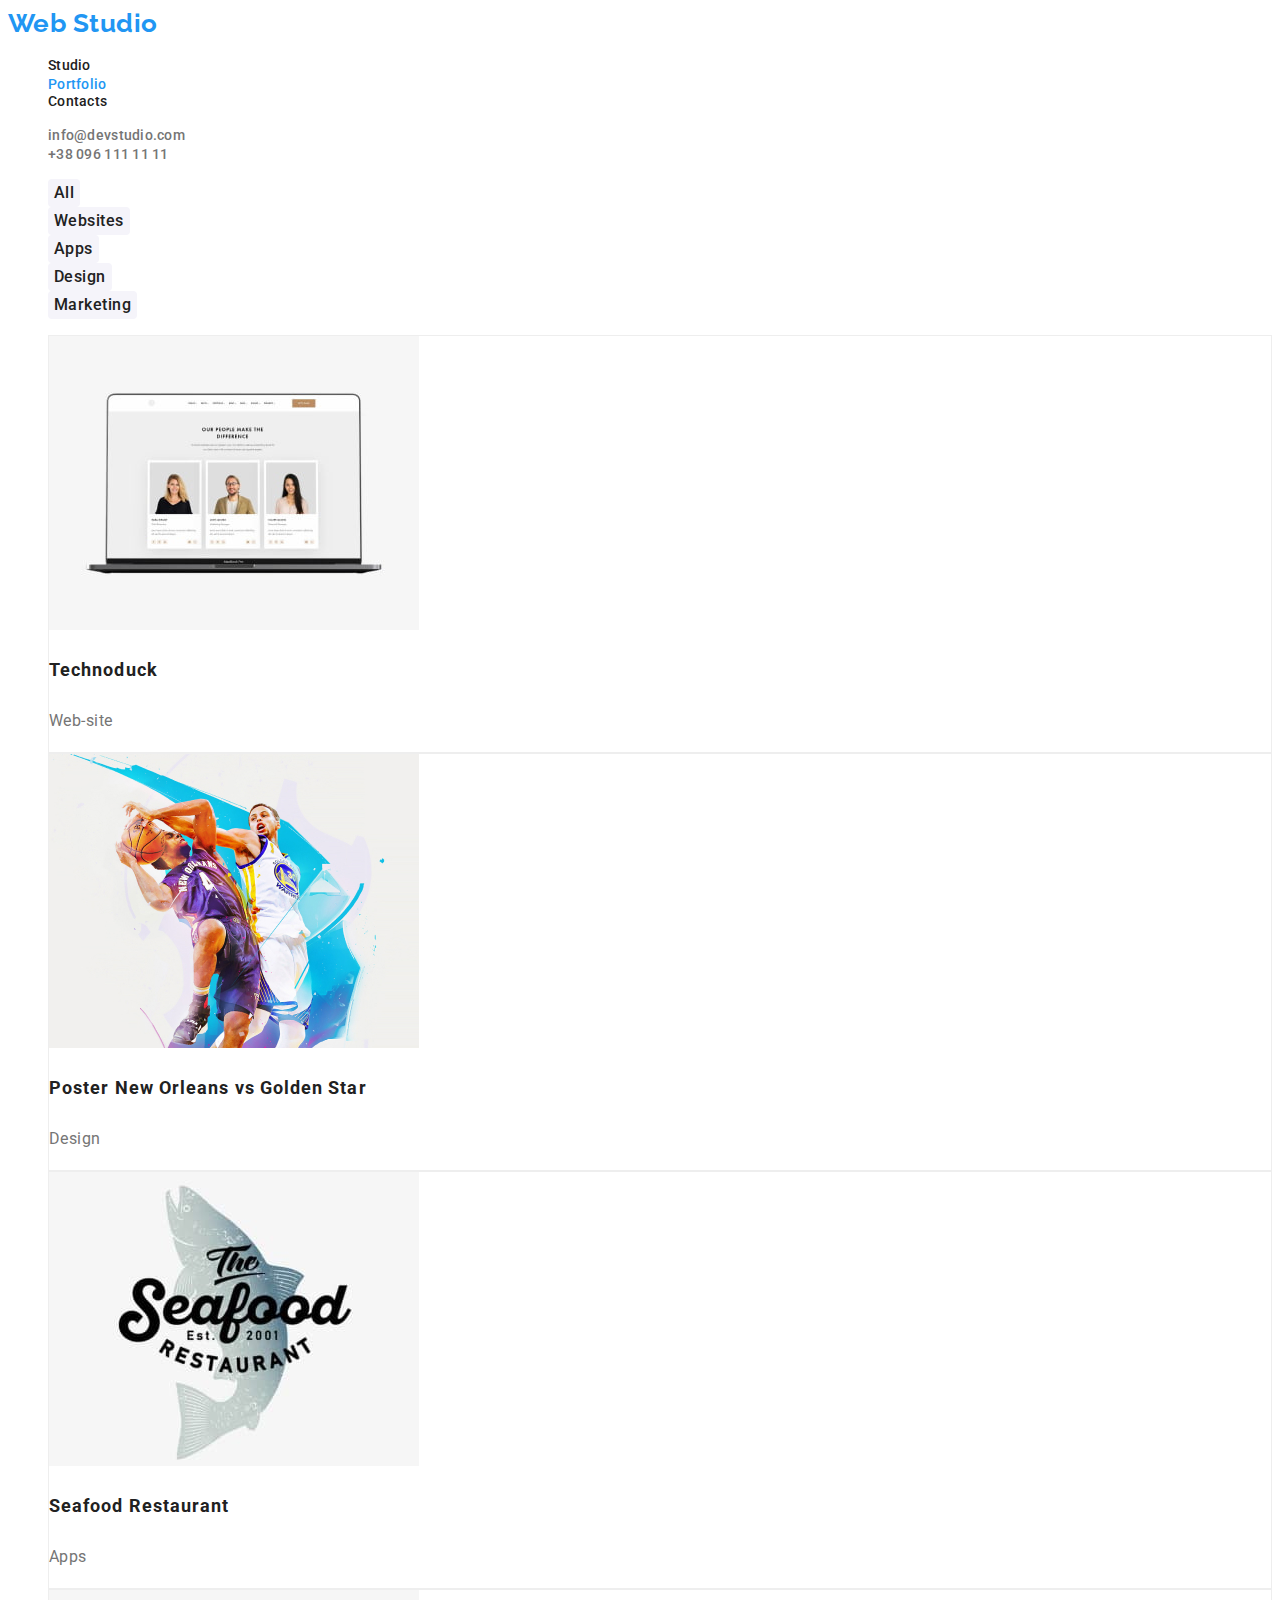
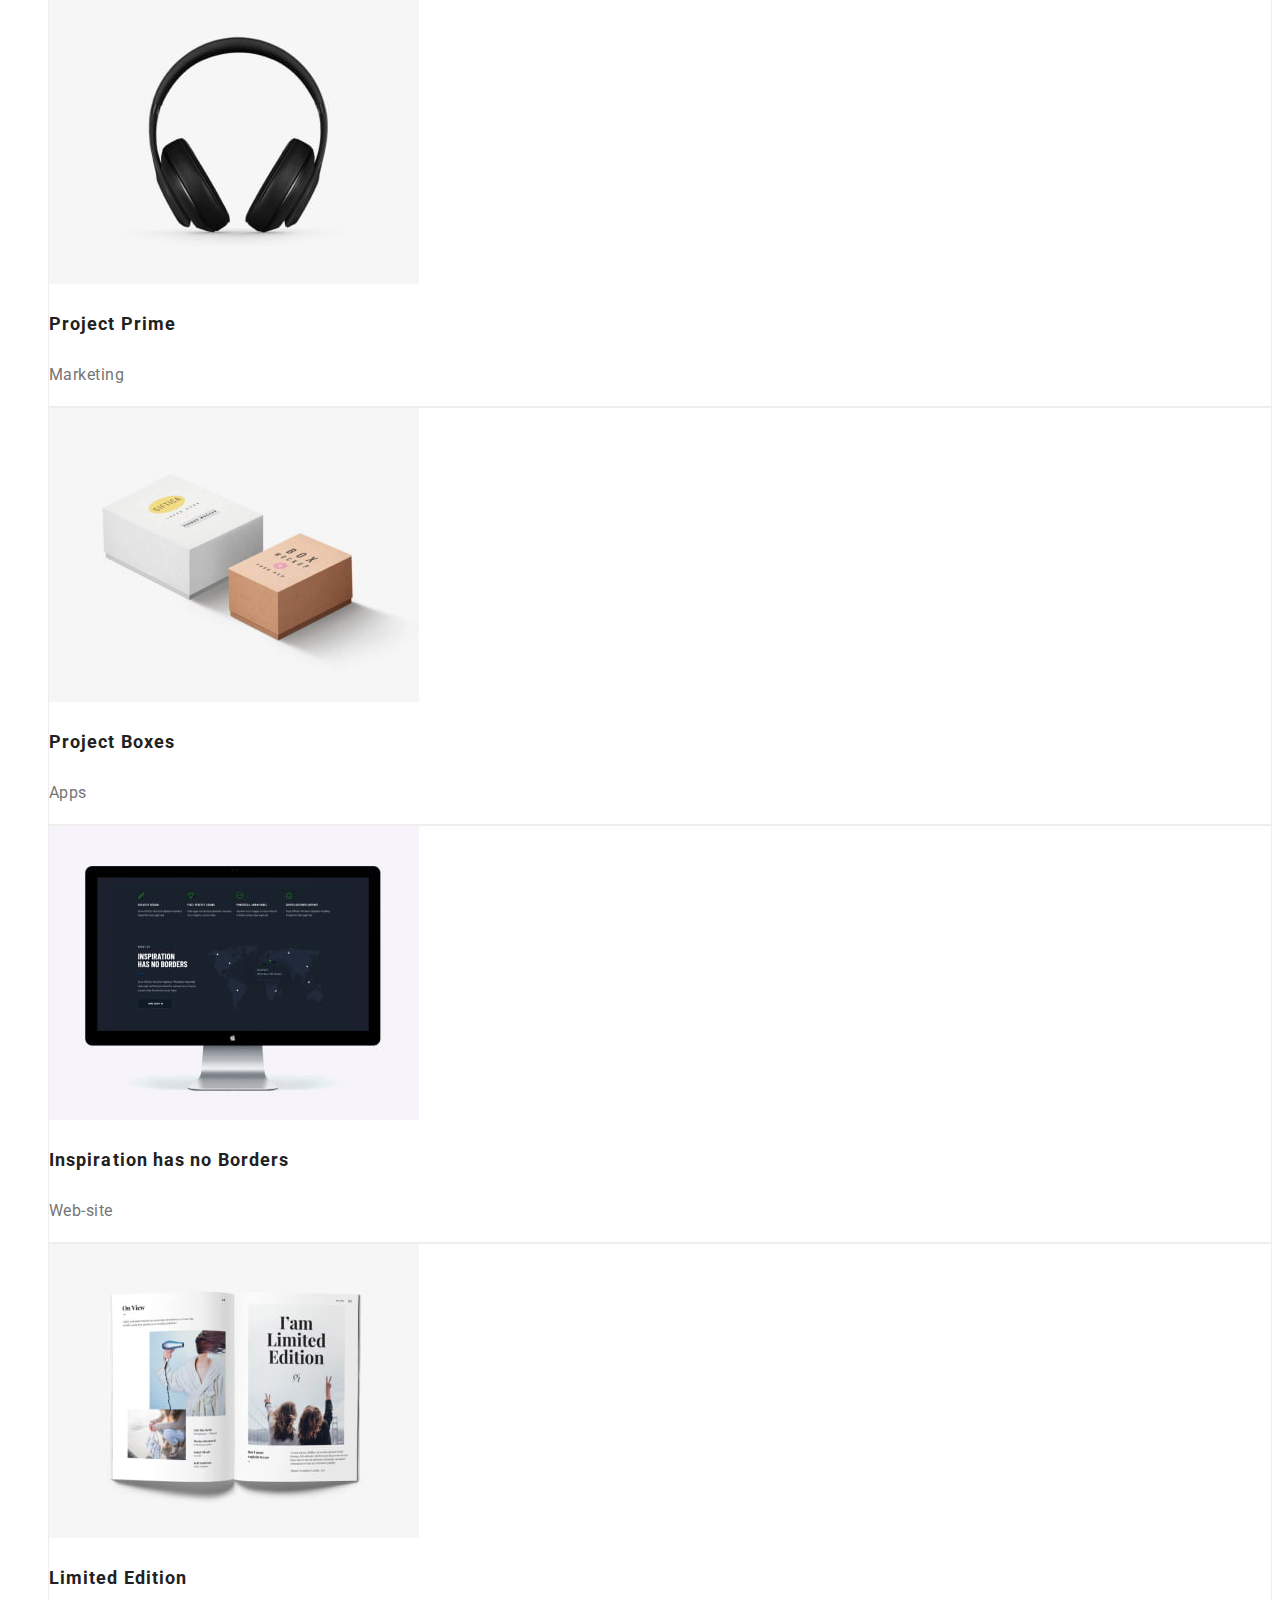
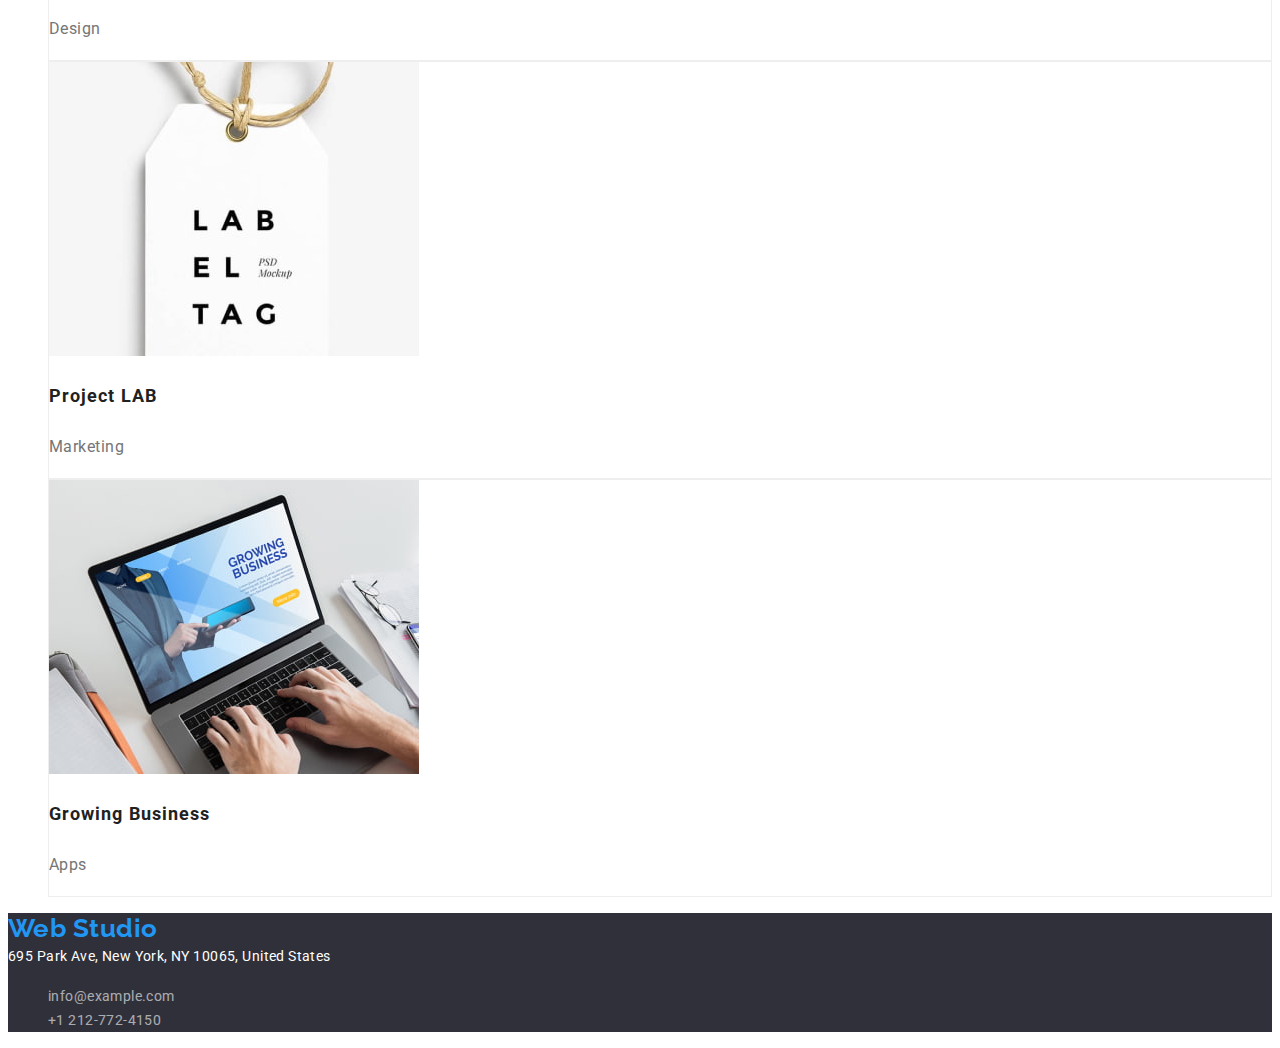
==== commit 9892de3f: "Final Changes" ====
--- a/portfolio.html
+++ b/portfolio.html
@@ -20,12 +20,12 @@
         <nav class="nav-bar">
           <ul class="header-list">
             <li>
-              <a href="./index.html" class="nav-link nav-link-current"
-                >Studio</a
-              >
+              <a href="./index.html" class="nav-link">Studio</a>
             </li>
             <li>
-              <a href="./portfolio.html" class="nav-link">Portfolio</a>
+              <a href="./portfolio.html" class="nav-link nav-link-current"
+                >Portfolio</a
+              >
             </li>
             <li class="nav-link">Contacts</li>
           </ul>
@@ -68,7 +68,7 @@
           </ul>
 
           <ul class="projects-list">
-            <li>
+            <li class="projects-item">
               <img
                 src="./images/portfolio-img/technoduck.jpg"
                 alt="computer screen"
@@ -78,7 +78,7 @@
               <h3 class="portfolio-item-title">Technoduck</h3>
               <p class="portfolio-item-text">Web-site</p>
             </li>
-            <li>
+            <li class="projects-item">
               <img
                 src="./images/portfolio-img/poster.jpg"
                 alt="basketball poster"
@@ -90,7 +90,7 @@
               </h3>
               <p class="portfolio-item-text">Design</p>
             </li>
-            <li>
+            <li class="projects-item">
               <img
                 src="./images/portfolio-img/seafood.jpg"
                 alt="fish on a poster"
@@ -100,10 +100,8 @@
               <h3 class="portfolio-item-title">Seafood Restaurant</h3>
               <p class="portfolio-item-text">Apps</p>
             </li>
-          </ul>
 
-          <ul class="projects-list">
-            <li>
+            <li class="projects-item">
               <img
                 src="./images/portfolio-img/prime.jpg"
                 alt="headphones on a white background"
@@ -113,7 +111,7 @@
               <h3 class="portfolio-item-title">Project Prime</h3>
               <p class="portfolio-item-text">Marketing</p>
             </li>
-            <li>
+            <li class="projects-item">
               <img
                 src="./images/portfolio-img/boxes.jpg"
                 alt="two boxes on white background"
@@ -123,7 +121,7 @@
               <h3 class="portfolio-item-title">Project Boxes</h3>
               <p class="portfolio-item-text">Apps</p>
             </li>
-            <li>
+            <li class="projects-item">
               <img
                 src="./images/portfolio-img/borders.jpg"
                 alt="computer with black screen"
@@ -133,10 +131,8 @@
               <h3 class="portfolio-item-title">Inspiration has no Borders</h3>
               <p class="portfolio-item-text">Web-site</p>
             </li>
-          </ul>
 
-          <ul class="projects-list">
-            <li>
+            <li class="projects-item">
               <img
                 src="./images/portfolio-img/edition.jpg"
                 alt="magazine lying half open"
@@ -146,7 +142,7 @@
               <h3 class="portfolio-item-title">Limited Edition</h3>
               <p class="portfolio-item-text">Design</p>
             </li>
-            <li>
+            <li class="projects-item">
               <img
                 src="./images/portfolio-img/project.jpg"
                 alt="product tag on white background"
@@ -156,7 +152,7 @@
               <h3 class="portfolio-item-title">Project LAB</h3>
               <p class="portfolio-item-text">Marketing</p>
             </li>
-            <li>
+            <li class="projects-item">
               <img
                 src="./images/portfolio-img/growing.jpg"
                 alt="hands on laptop keyboard"
--- a/css/style.css
+++ b/css/style.css
@@ -148,7 +148,7 @@
 
 .footer-section {
   background-color: var(--background-color-dark);
-  height: 252px;
+  
 }
 
 .footer-address {
@@ -156,8 +156,6 @@
 }
 
 .footer-address-link {
-  /* font-family: inherit; */
-  /* font-style: normal; */
   font-weight: 400;
   font-size: 14px;
   line-height: calc(24 / 14);
